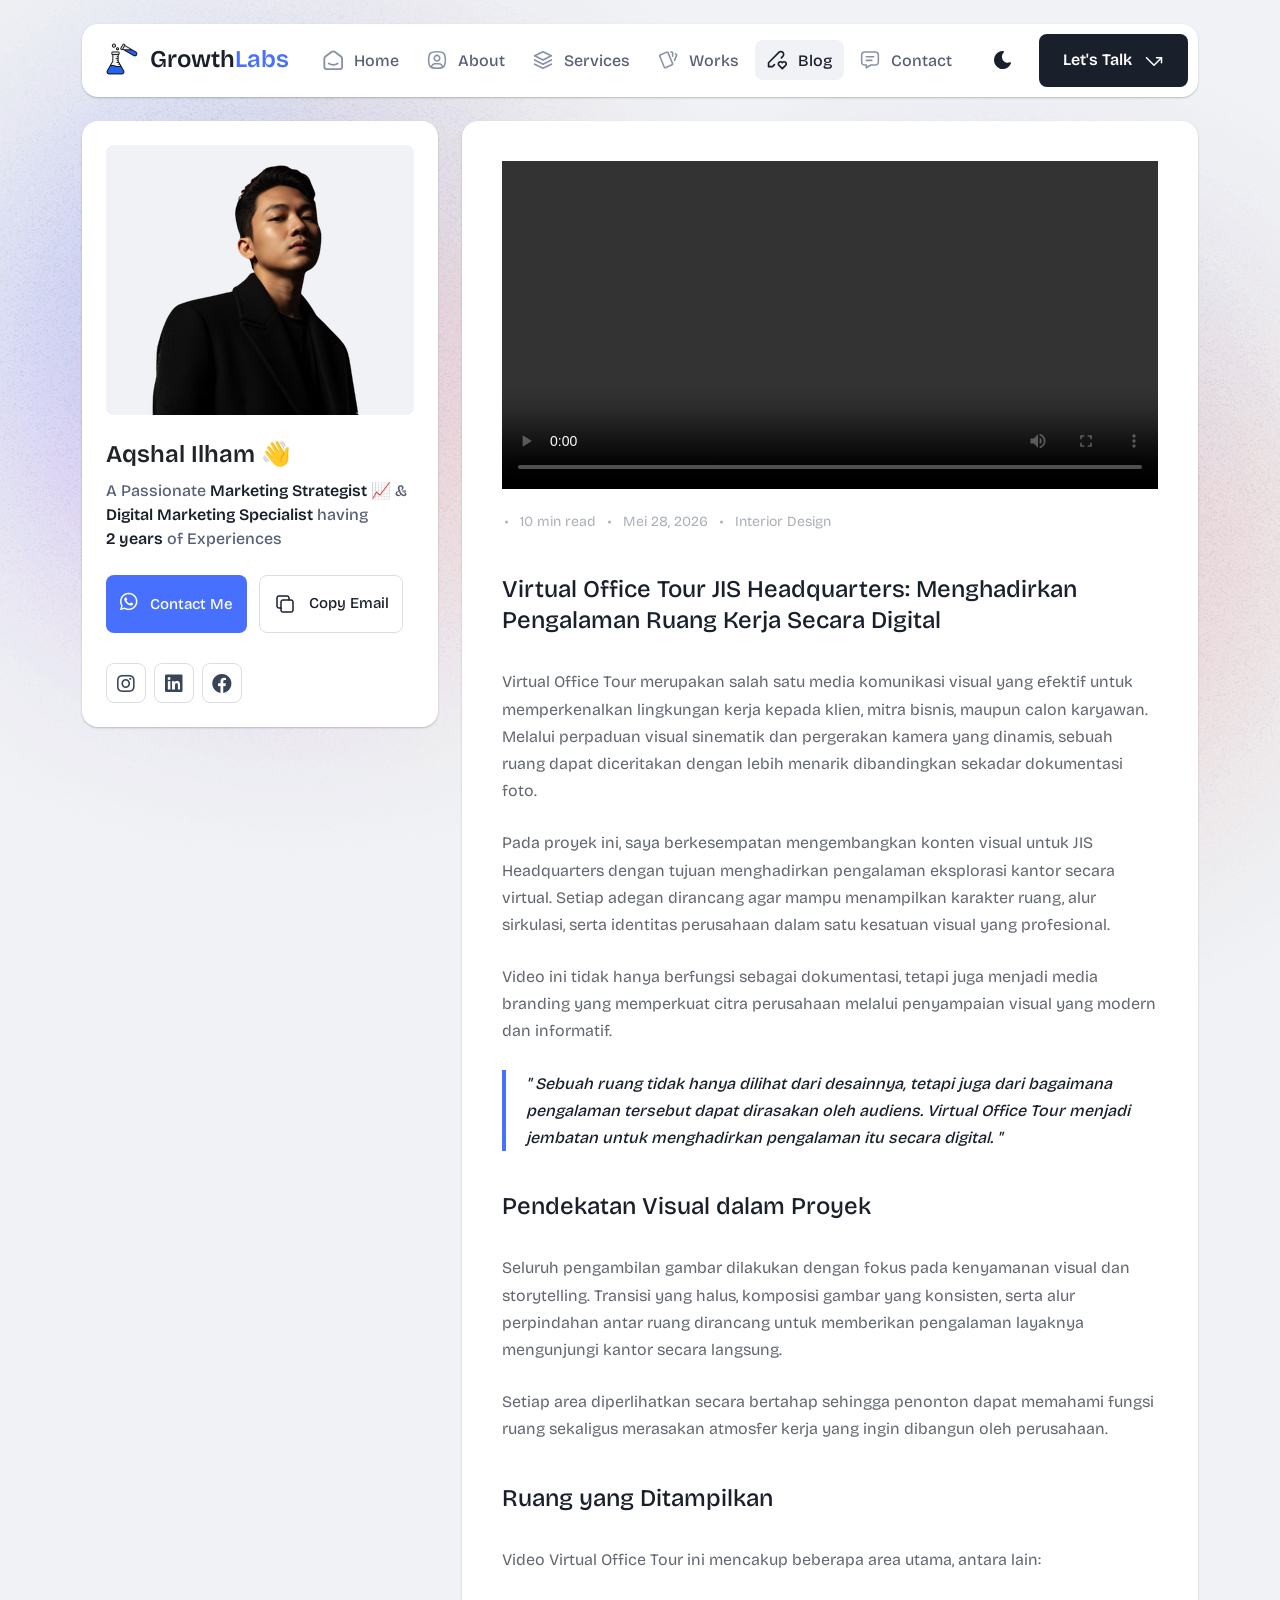
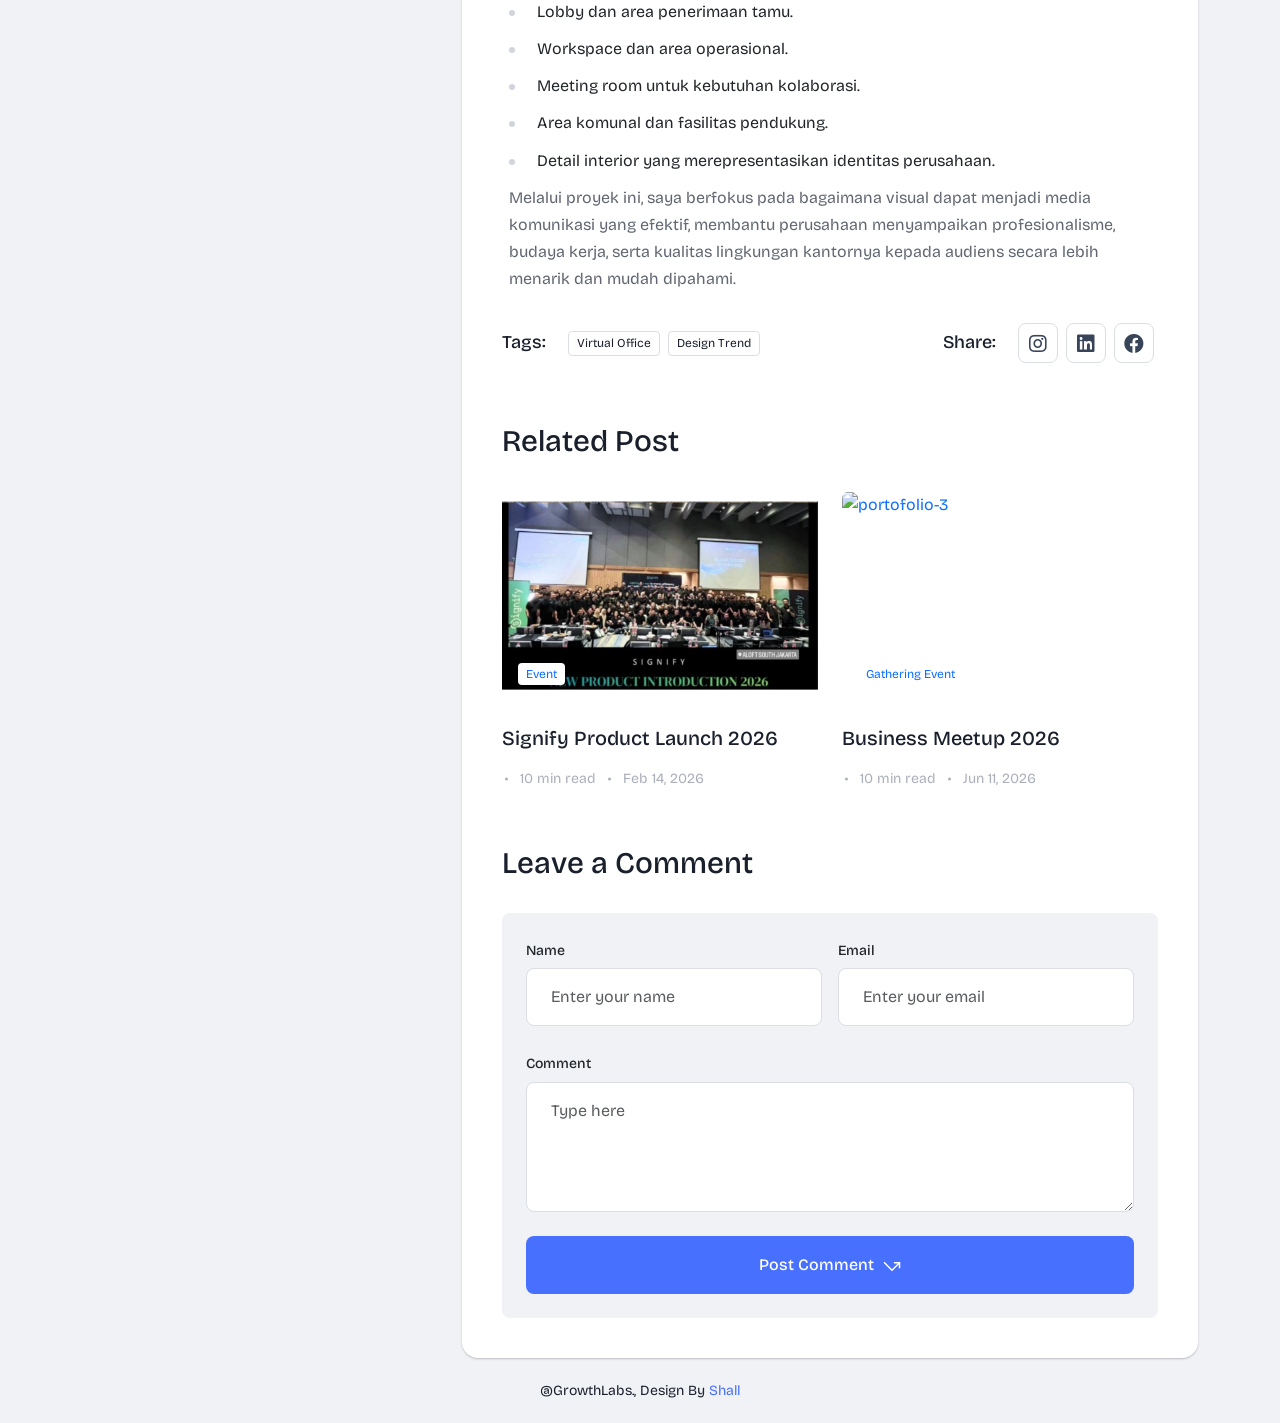
==== article.html @ ff4ebf5e "First Commit First date: 02-07-2026" ====
<!DOCTYPE html>
<html lang="en">

<head>
  <meta charset="UTF-8">
  <meta http-equiv="X-UA-Compatible" content="IE=edge">
  <title>GrowthLabs - Personal Portfolio</title>
  <meta name="description" content="GrowthLabs - Personal Portfolio">
  <meta name="viewport" content="width=device-width, initial-scale=1">

  <link rel="shortcut icon" type="image/x-icon" href="assets/img/experiment-1.svg">
  <!-- Place favicon.ico in the root directory -->

  <!-- CSS here -->
  <link rel="stylesheet" href="assets/css/bootstrap.min.css">
  <link rel="stylesheet" href="assets/fontawsome/css/all.min.css">
  <link rel="stylesheet" href="assets/fontawsome/css/fontawesome.min.css">
  <link rel="stylesheet" href="assets/css/slick.css">
  <link rel="stylesheet" href="assets/css/magnific-popup.css">
  <link rel="stylesheet" href="assets/css/style.css">
  <link rel="stylesheet" href="assets/css/responsive.css">
</head>

<body>
  <div id="page-content">
    <!-- header part start -->
    <header class="header-area">
      <nav class="navbar">
        <div class="container">
          <div class="menu-container">
            <div class="logo">
              <a class="navbar-brand me-0" href="index.html">
                <img src="assets/img/experiment-1.svg" alt="GrowthLabs" width="32" height="32" class="logo-icon" />
                <span>Growth<span class="primary">Labs</span></span>
              </a>
            </div>
            <div class="navbar-main d-flex flex-grow-1">
              <div class="logo inner-logo d-block d-xl-none">
                <a class="navbar-brand me-0" href="index.html">
                  <img src="assets/img/experiment-1.svg" alt="GrowthLabs" width="32" height="32" class="logo-icon" />
                  <span>Growth<span class="primary">Labs</span></span>
                </a>
              </div>
              <ul class="navbar-info mx-auto">
                <li class="nav-item">
                  <a class="nav-link" aria-current="page" href="index.html">
                    <svg class="nav-icon" viewBox="0 0 15 15" fill="none" xmlns="http://www.w3.org/2000/svg">
                      <path
                        d="M13.475 4.92481L9.03083 1.46814C8.64082 1.16473 8.1608 1 7.66667 1C7.17254 1 6.69251 1.16473 6.3025 1.46814L1.8575 4.92481C1.59037 5.13254 1.37424 5.39858 1.22563 5.7026C1.07701 6.00662 0.99984 6.34058 1 6.67897V12.679C1 13.121 1.17559 13.5449 1.48816 13.8575C1.80072 14.17 2.22464 14.3456 2.66667 14.3456H12.6667C13.1087 14.3456 13.5326 14.17 13.8452 13.8575C14.1577 13.5449 14.3333 13.121 14.3333 12.679V6.67897C14.3333 5.99314 14.0167 5.34564 13.475 4.92481Z"
                        stroke-width="1.4" stroke-linecap="round" stroke-linejoin="round" />
                      <path d="M10.9753 10.1665C9.13359 11.2773 6.14859 11.2773 4.30859 10.1665" stroke-width="1.4"
                        stroke-linecap="round" stroke-linejoin="round" />
                    </svg>

                    <span>Home</span>
                  </a>
                </li>
                <li class="nav-item">
                  <a class="nav-link" href="about.html">
                    <svg class="nav-icon" viewBox="0 0 18 18" fill="none" xmlns="http://www.w3.org/2000/svg">
                      <path
                        d="M9 9.8335C9.66304 9.8335 10.2989 9.5701 10.7678 9.10126C11.2366 8.63242 11.5 7.99654 11.5 7.3335C11.5 6.67045 11.2366 6.03457 10.7678 5.56573C10.2989 5.09689 9.66304 4.8335 9 4.8335C8.33696 4.8335 7.70107 5.09689 7.23223 5.56573C6.76339 6.03457 6.5 6.67045 6.5 7.3335C6.5 7.99654 6.76339 8.63242 7.23223 9.10126C7.70107 9.5701 8.33696 9.8335 9 9.8335Z"
                        stroke-width="1.4" stroke-linecap="round" stroke-linejoin="round" />
                      <path
                        d="M9 1.5C15 1.5 16.5 3 16.5 9C16.5 15 15 16.5 9 16.5C3 16.5 1.5 15 1.5 9C1.5 3 3 1.5 9 1.5Z"
                        stroke-width="1.4" stroke-linecap="round" stroke-linejoin="round" />
                      <path
                        d="M4 15.7085V15.6668C4 14.7828 4.35119 13.9349 4.97631 13.3098C5.60143 12.6847 6.44928 12.3335 7.33333 12.3335H10.6667C11.5507 12.3335 12.3986 12.6847 13.0237 13.3098C13.6488 13.9349 14 14.7828 14 15.6668V15.7085"
                        stroke-width="1.4" stroke-linecap="round" stroke-linejoin="round" />
                    </svg>
                    About
                  </a>
                </li>
                <li class="nav-item">
                  <a class="nav-link" href="services.html">
                    <svg class="nav-icon" viewBox="0 0 16 16" fill="none" xmlns="http://www.w3.org/2000/svg">
                      <path d="M7.99967 1.3335L1.33301 4.66683L7.99967 8.00016L14.6663 4.66683L7.99967 1.3335Z"
                        stroke-width="1.4" stroke-linecap="round" stroke-linejoin="round" />
                      <path d="M1.33301 8L7.99967 11.3333L14.6663 8" stroke-width="1.4" stroke-linecap="round"
                        stroke-linejoin="round" />
                      <path d="M1.33301 11.3335L7.99967 14.6668L14.6663 11.3335" stroke-width="1.4"
                        stroke-linecap="round" stroke-linejoin="round" />
                    </svg>
                    Services
                  </a>
                </li>
                <li class="nav-item">
                  <a class="nav-link" href="portfolio.html">
                    <svg class="nav-icon" viewBox="0 0 18 17" fill="none" xmlns="http://www.w3.org/2000/svg">
                      <path
                        d="M2.00326 3.99733L7.95159 1.40649C8.04974 1.36442 8.15533 1.34243 8.26212 1.34181C8.3689 1.34119 8.47473 1.36196 8.57337 1.40289C8.67201 1.44382 8.76145 1.50408 8.83642 1.58013C8.9114 1.65617 8.97039 1.74646 9.00992 1.84566L13.1133 11.764C13.1985 11.9651 13.2014 12.1917 13.1213 12.3949C13.0412 12.5982 12.8845 12.7618 12.6849 12.8507L6.73742 15.4415C6.63922 15.4837 6.53356 15.5058 6.42668 15.5065C6.3198 15.5072 6.21387 15.4864 6.11514 15.4455C6.0164 15.4046 5.92688 15.3442 5.85184 15.2681C5.7768 15.192 5.71778 15.1016 5.67826 15.0023L1.57492 5.08316C1.48963 4.88204 1.48673 4.65546 1.56684 4.45222C1.64696 4.24898 1.80367 4.08616 2.00326 3.99733Z"
                        stroke-width="1.4" stroke-linecap="round" stroke-linejoin="round" />
                      <path
                        d="M11.5 1.3335H12.3333C12.5543 1.3335 12.7663 1.42129 12.9226 1.57757C13.0789 1.73385 13.1667 1.94582 13.1667 2.16683V5.0835"
                        stroke-width="1.4" stroke-linecap="round" stroke-linejoin="round" />
                      <path
                        d="M15.6663 3C15.8863 3.09333 16.0997 3.18083 16.3063 3.2625C16.5098 3.34882 16.6706 3.51241 16.7534 3.71729C16.8362 3.92217 16.8343 4.15155 16.748 4.355L14.833 8.83334"
                        stroke-width="1.4" stroke-linecap="round" stroke-linejoin="round" />
                    </svg>
                    Works
                  </a>
                </li>
                <li class="nav-item">
                  <a class="nav-link active" href="blog.html">
                    <svg class="nav-icon" viewBox="0 0 17 16" fill="none" xmlns="http://www.w3.org/2000/svg">
                      <path
                        d="M12.1663 6.16676L13.4163 4.91676C13.6352 4.69789 13.8088 4.43805 13.9273 4.15208C14.0457 3.86612 14.1067 3.55962 14.1067 3.25009C14.1067 2.94056 14.0457 2.63406 13.9273 2.3481C13.8088 2.06213 13.6352 1.80229 13.4163 1.58342C13.1975 1.36455 12.9376 1.19094 12.6517 1.07248C12.3657 0.954033 12.0592 0.893066 11.7497 0.893066C11.4401 0.893066 11.1336 0.954033 10.8477 1.07248C10.5617 1.19094 10.3019 1.36455 10.083 1.58342L1.33301 10.3334V13.6668H4.66634L6.33301 12.0001"
                        stroke-width="1.4" stroke-linecap="round" stroke-linejoin="round" />
                      <path
                        d="M13.0004 15.3335L15.7921 12.5968C15.9633 12.4307 16.0995 12.232 16.1926 12.0124C16.2857 11.7927 16.3339 11.5567 16.3343 11.3181C16.3347 11.0796 16.2873 10.8434 16.1948 10.6235C16.1024 10.4035 15.9669 10.2044 15.7963 10.0377C15.448 9.69712 14.9806 9.50602 14.4935 9.50509C14.0065 9.50415 13.5383 9.69346 13.1888 10.0327L13.0021 10.216L12.8163 10.0327C12.4681 9.69237 12.0008 9.50143 11.5139 9.50049C11.0271 9.49956 10.5591 9.68871 10.2096 10.0277C10.0383 10.1937 9.9021 10.3924 9.80891 10.612C9.71572 10.8316 9.66746 11.0677 9.667 11.3062C9.66653 11.5447 9.71386 11.781 9.80619 12.0009C9.89853 12.2209 10.034 12.4201 10.2046 12.5868L13.0004 15.3335Z"
                        stroke-width="1.4" stroke-linecap="round" stroke-linejoin="round" />
                    </svg>
                    Blog
                  </a>
                </li>
                <li class="nav-item">
                  <a class="nav-link" href="contact.html">
                    <svg class="nav-icon" viewBox="0 0 18 17" fill="none" xmlns="http://www.w3.org/2000/svg">
                      <path d="M5.66699 5.5H12.3337" stroke-width="1.4" stroke-linecap="round"
                        stroke-linejoin="round" />
                      <path d="M5.66699 8.8335H10.667" stroke-width="1.4" stroke-linecap="round"
                        stroke-linejoin="round" />
                      <path
                        d="M14 1.3335C14.663 1.3335 15.2989 1.59689 15.7678 2.06573C16.2366 2.53457 16.5 3.17045 16.5 3.8335V10.5002C16.5 11.1632 16.2366 11.7991 15.7678 12.2679C15.2989 12.7368 14.663 13.0002 14 13.0002H9.83333L5.66667 15.5002V13.0002H4C3.33696 13.0002 2.70107 12.7368 2.23223 12.2679C1.76339 11.7991 1.5 11.1632 1.5 10.5002V3.8335C1.5 3.17045 1.76339 2.53457 2.23223 2.06573C2.70107 1.59689 3.33696 1.3335 4 1.3335H14Z"
                        stroke-width="1.4" stroke-linecap="round" stroke-linejoin="round" />
                    </svg>
                    Contact
                  </a>
                </li>
              </ul>
              <div class="header-right-info d-flex align-items-center">
                <button class="theme-control-btn">
                  <span class="dark">
                    <svg width="24" height="24" viewBox="0 0 24 24" fill="none" xmlns="http://www.w3.org/2000/svg">
                      <path
                        d="M11.8005 3C10.207 3.0003 8.64356 3.44286 7.27683 4.28049C5.91011 5.11811 4.79139 6.31937 4.04002 7.75612C3.28865 9.19288 2.93281 10.8112 3.01046 12.4386C3.08811 14.0659 3.59633 15.6411 4.48091 16.9963C5.3655 18.3514 6.59326 19.4356 8.03324 20.1333C9.47322 20.8309 11.0714 21.1157 12.6573 20.9574C14.2432 20.7991 15.7573 20.2036 17.0381 19.2344C18.319 18.2652 19.3185 16.9587 19.9301 15.4542C20.2302 14.7162 19.5111 13.9746 18.7875 14.2752C17.5475 14.7888 16.1706 14.8418 14.8963 14.425C13.622 14.0082 12.5308 13.1479 11.8126 11.9937C11.0943 10.8396 10.7943 9.4645 10.9648 8.10764C11.1353 6.75077 11.7655 5.49792 12.7458 4.5669L12.8136 4.4949C13.2986 3.9279 12.913 3.0072 12.1464 3.0072H11.9122L11.8524 3.0018L11.7996 3H11.8005Z"
                        fill="#1A1F2C" />
                    </svg>
                    <small class="theme-text d-block d-xl-none">Change appearance</small>
                  </span>
                  <span class="light">
                    <svg width="24" height="24" viewBox="0 0 24 24" fill="none" xmlns="http://www.w3.org/2000/svg">
                      <path
                        d="M12 19C12.2449 19 12.4813 19.09 12.6644 19.2527C12.8474 19.4155 12.9643 19.6397 12.993 19.883L13 20V21C12.9997 21.2549 12.9021 21.5 12.7272 21.6854C12.5522 21.8707 12.313 21.9822 12.0586 21.9972C11.8042 22.0121 11.5536 21.9293 11.3582 21.7657C11.1627 21.6021 11.0371 21.3701 11.007 21.117L11 21V20C11 19.7348 11.1054 19.4804 11.2929 19.2929C11.4804 19.1054 11.7348 19 12 19Z"
                        fill="#FD7E41" />
                      <path
                        d="M18.3127 16.9099L18.4067 16.9929L19.1067 17.6929C19.2861 17.8729 19.3902 18.1144 19.398 18.3683C19.4057 18.6223 19.3165 18.8697 19.1485 19.0602C18.9804 19.2508 18.7462 19.3702 18.4933 19.3943C18.2403 19.4184 17.9877 19.3454 17.7867 19.1899L17.6927 19.1069L16.9927 18.4069C16.8202 18.2347 16.7165 18.0053 16.7012 17.7619C16.6859 17.5186 16.76 17.278 16.9097 17.0855C17.0593 16.893 17.2741 16.7618 17.5137 16.7166C17.7533 16.6713 18.0012 16.7152 18.2107 16.8399L18.3127 16.9099Z"
                        fill="#FD7E41" />
                      <path
                        d="M7.00747 16.993C7.17965 17.1652 7.28308 17.3943 7.29836 17.6373C7.31364 17.8803 7.23972 18.1206 7.09047 18.313L7.00747 18.407L6.30747 19.107C6.12751 19.2863 5.88604 19.3905 5.63209 19.3982C5.37814 19.406 5.13076 19.3168 4.94019 19.1487C4.74963 18.9807 4.63017 18.7464 4.60607 18.4935C4.58198 18.2406 4.65506 17.988 4.81047 17.787L4.89347 17.693L5.59347 16.993C5.781 16.8055 6.03531 16.7002 6.30047 16.7002C6.56563 16.7002 6.81994 16.8055 7.00747 16.993Z"
                        fill="#FD7E41" />
                      <path
                        d="M3.99987 11C4.25475 11.0003 4.4999 11.0979 4.68524 11.2728C4.87057 11.4478 4.9821 11.687 4.99704 11.9414C5.01198 12.1958 4.92919 12.4464 4.7656 12.6418C4.60201 12.8373 4.36996 12.9629 4.11687 12.993L3.99987 13H2.99987C2.74499 12.9997 2.49984 12.9021 2.3145 12.7272C2.12916 12.5522 2.01763 12.313 2.0027 12.0586C1.98776 11.8042 2.07054 11.5536 2.23413 11.3582C2.39772 11.1627 2.62977 11.0371 2.88287 11.007L2.99987 11H3.99987Z"
                        fill="#FD7E41" />
                      <path
                        d="M20.9999 11C21.2547 11.0003 21.4999 11.0979 21.6852 11.2728C21.8706 11.4478 21.9821 11.687 21.997 11.9414C22.012 12.1958 21.9292 12.4464 21.7656 12.6418C21.602 12.8373 21.37 12.9629 21.1169 12.993L20.9999 13H19.9999C19.745 12.9997 19.4998 12.9021 19.3145 12.7272C19.1292 12.5522 19.0176 12.313 19.0027 12.0586C18.9878 11.8042 19.0705 11.5536 19.2341 11.3582C19.3977 11.1627 19.6298 11.0371 19.8829 11.007L19.9999 11H20.9999Z"
                        fill="#FD7E41" />
                      <path
                        d="M6.21264 4.80985L6.30664 4.89285L7.00664 5.59285C7.18599 5.77281 7.29011 6.01429 7.29787 6.26824C7.30562 6.52219 7.21642 6.76957 7.04839 6.96013C6.88036 7.1507 6.64609 7.27016 6.39316 7.29425C6.14024 7.31834 5.88763 7.24526 5.68664 7.08985L5.59264 7.00685L4.89264 6.30685C4.72073 6.13453 4.61757 5.90543 4.6025 5.66248C4.58744 5.41954 4.6615 5.17945 4.8108 4.98721C4.9601 4.79497 5.1744 4.66378 5.41351 4.61824C5.65262 4.57271 5.90013 4.61594 6.10964 4.73985L6.21264 4.80985Z"
                        fill="#FD7E41" />
                      <path
                        d="M19.1071 4.89288C19.2793 5.06508 19.3827 5.29418 19.398 5.5372C19.4132 5.78023 19.3393 6.02048 19.1901 6.21288L19.1071 6.30688L18.4071 7.00688C18.2271 7.18623 17.9856 7.29036 17.7317 7.29811C17.4777 7.30587 17.2304 7.21667 17.0398 7.04864C16.8492 6.8806 16.7298 6.64633 16.7057 6.39341C16.6816 6.14049 16.7547 5.88788 16.9101 5.68688L16.9931 5.59288L17.6931 4.89288C17.8806 4.70541 18.1349 4.6001 18.4001 4.6001C18.6652 4.6001 18.9196 4.70541 19.1071 4.89288Z"
                        fill="#FD7E41" />
                      <path
                        d="M12 2C12.2449 2.00003 12.4813 2.08996 12.6644 2.25272C12.8474 2.41547 12.9643 2.63975 12.993 2.883L13 3V4C12.9997 4.25488 12.9021 4.50003 12.7272 4.68537C12.5522 4.8707 12.313 4.98223 12.0586 4.99717C11.8042 5.01211 11.5536 4.92933 11.3582 4.76573C11.1627 4.60214 11.0371 4.3701 11.007 4.117L11 4V3C11 2.73478 11.1054 2.48043 11.2929 2.29289C11.4804 2.10536 11.7348 2 12 2Z"
                        fill="#FD7E41" />
                      <path
                        d="M12 7C12.9797 6.99994 13.9378 7.28769 14.7553 7.8275C15.5729 8.36731 16.2138 9.1354 16.5986 10.0364C16.9833 10.9373 17.0949 11.9315 16.9195 12.8953C16.7441 13.8592 16.2893 14.7502 15.6118 15.4579C14.9343 16.1655 14.0638 16.6585 13.1085 16.8756C12.1532 17.0928 11.1552 17.0245 10.2383 16.6793C9.3215 16.334 8.52629 15.7271 7.95146 14.9338C7.37663 14.1405 7.04752 13.1958 7.005 12.217L7 12L7.005 11.783C7.06092 10.4958 7.61161 9.27978 8.54222 8.38866C9.47284 7.49754 10.7115 7.00007 12 7Z"
                        fill="#FD7E41" />
                    </svg>
                    <small class="theme-text d-block d-xl-none">Change appearance</small>
                  </span>
                </button>
                <a href="contact.html" class="lets-talk-btn">
                  Let's Talk
                  <svg class="icon" width="20" height="20" viewBox="0 0 20 20" fill="none"
                    xmlns="http://www.w3.org/2000/svg">
                    <path d="M17.5 11.6665V6.6665H12.5" stroke="white" stroke-width="1.5" stroke-linecap="round"
                      stroke-linejoin="round" />
                    <path d="M17.5 6.6665L10 14.1665L2.5 6.6665" stroke="white" stroke-width="1.5"
                      stroke-linecap="round" stroke-linejoin="round" />
                  </svg>
                </a>
              </div>
            </div>
            <div class="mobile-menu-overlay d-block d-lg-none"></div>
            <div class="mobile-menu-control-bar d-block d-xl-none">
              <button class="mobile-menu-control-bar">
                <i class="fas fa-bars"></i>
              </button>
            </div>
          </div>
        </div>
      </nav>
    </header>
    <!-- header part end -->

    <!-- main area part start -->
    <main>

      <section class="content-box-area mt-4">
        <div class="container">
          <div class="row g-4">
            <div class="col-xl-4">
              <div class="card profile-card">
                <div class="card-body">
                  <div class="image text-center">
                    <img src="assets/img/images/profile.png" alt="profile">
                  </div>
                  <div class="text">
                    <h3 class="card-title">Aqshal Ilham 👋</h3>
                    <p>A Passionate <span>Marketing Strategist</span> 📈 & <span>Digital Marketing Specialist</span> having
                      <span>2
                        years</span> of Experiences</p>
                    <div class="common-button-groups">
                      <a class="btn btn-text" href="https://wa.me/6285731667037" target="_blank">
                        <i class="fab fa-whatsapp" style="font-size: 20px; margin-right: 8px;"></i>
                        Contact Me
                      </a>
                      <button class="btn btn-copy" data-clipboard-text="hi.aqshal@gmail.com">
                        <svg class="icon" width="24" height="24" viewBox="0 0 24 24" fill="none"
                          xmlns="http://www.w3.org/2000/svg">
                          <path
                            d="M8 10C8 9.46957 8.21071 8.96086 8.58579 8.58579C8.96086 8.21071 9.46957 8 10 8H18C18.5304 8 19.0391 8.21071 19.4142 8.58579C19.7893 8.96086 20 9.46957 20 10V18C20 18.5304 19.7893 19.0391 19.4142 19.4142C19.0391 19.7893 18.5304 20 18 20H10C9.46957 20 8.96086 19.7893 8.58579 19.4142C8.21071 19.0391 8 18.5304 8 18V10Z"
                            stroke-width="1.5" stroke-linecap="round" stroke-linejoin="round" />
                          <path
                            d="M16 8V6C16 5.46957 15.7893 4.96086 15.4142 4.58579C15.0391 4.21071 14.5304 4 14 4H6C5.46957 4 4.96086 4.21071 4.58579 4.58579C4.21071 4.96086 4 5.46957 4 6V14C4 14.5304 4.21071 15.0391 4.58579 15.4142C4.96086 15.7893 5.46957 16 6 16H8"
                            stroke-width="1.5" stroke-linecap="round" stroke-linejoin="round" />
                        </svg>
                        Copy Email
                      </button>
                    </div>
                    <div class="social-media-icon">
                      <ul class="list-unstyled">
                        <li><a href="https://www.instagram.com/aqshal.if?igsh=MXhjdWF3YW5qeHcxaQ=="><i class="fab fa-instagram"></i></a></li>
                        <li><a href="https://www.linkedin.com/in/aqshal-ilham/"><i class="fab fa-linkedin"></i></a></li>
                        <li><a href="https://www.facebook.com/aqshal.ilham.984/"><i class="fab fa-facebook"></i></a></li>
                      </ul>
                    </div>
                  </div>
                </div>
              </div>
            </div>
            <div class="col-xl-8">
              <div class="card content-box-card">
                <div class="card-body portfolio-card article-details-card">
                  <div class="article-details-area">
                    <div class="main-video">
                      <video 
                        class="img-fluid w-100"
                        controls
                        autoplay
                        loop
                        playsinline>
                        <source src="assets/video/video1.mp4" type="video/mp4">
                      </video>
                    </div>
                    <ul class="list-unstyled article-tags">
                      <li>10 min read</li>
                      <li>Mei 28, 2026</li>
                      <li>Interior Design</li>
                    </ul>
                    <div class="article-details-text">
                      <h3 class="main-title">Virtual Office Tour JIS Headquarters: Menghadirkan Pengalaman Ruang Kerja Secara Digital</h3>
                      <p>Virtual Office Tour merupakan salah satu media komunikasi visual yang efektif untuk memperkenalkan lingkungan kerja kepada klien, mitra bisnis, maupun calon karyawan. Melalui perpaduan visual sinematik dan pergerakan kamera yang dinamis, sebuah ruang dapat diceritakan dengan lebih menarik dibandingkan sekadar dokumentasi foto.
                      </p>
                      <p>Pada proyek ini, saya berkesempatan mengembangkan konten visual untuk JIS Headquarters dengan tujuan menghadirkan pengalaman eksplorasi kantor secara virtual. Setiap adegan dirancang agar mampu menampilkan karakter ruang, alur sirkulasi, serta identitas perusahaan dalam satu kesatuan visual yang profesional.
                      </p>
                      <p>Video ini tidak hanya berfungsi sebagai dokumentasi, tetapi juga menjadi media branding yang memperkuat citra perusahaan melalui penyampaian visual yang modern dan informatif.
                      </p>
                      <blockquote>
                        <p>
                          " Sebuah ruang tidak hanya dilihat dari desainnya, tetapi juga dari bagaimana pengalaman tersebut dapat dirasakan oleh audiens. Virtual Office Tour menjadi jembatan untuk menghadirkan pengalaman itu secara digital. "
                        </p>
                      </blockquote>
                      <h3 class="main-title inner-title">Pendekatan Visual dalam Proyek</h3>
                      <p>Seluruh pengambilan gambar dilakukan dengan fokus pada kenyamanan visual dan storytelling. Transisi yang halus, komposisi gambar yang konsisten, serta alur perpindahan antar ruang dirancang untuk memberikan pengalaman layaknya mengunjungi kantor secara langsung.
                      </p>
                      <p>Setiap area diperlihatkan secara bertahap sehingga penonton dapat memahami fungsi ruang sekaligus merasakan atmosfer kerja yang ingin dibangun oleh perusahaan.                        
                      </p>
                      <h3 class="main-title inner-title">Ruang yang Ditampilkan</h3>
                      <p>Video Virtual Office Tour ini mencakup beberapa area utama, antara lain:</p>
                      <ul class="list-unstyled listed-info">
                        <li>Lobby dan area penerimaan tamu.</li>
                        <li>Workspace dan area operasional.
                        </li>
                        <li>Meeting room untuk kebutuhan kolaborasi.
                        </li>
                        <li>Area komunal dan fasilitas pendukung.</li>
                        <li>Detail interior yang merepresentasikan identitas perusahaan.</li>
                        <p>Melalui proyek ini, saya berfokus pada bagaimana visual dapat menjadi media komunikasi yang efektif, membantu perusahaan menyampaikan profesionalisme, budaya kerja, serta kualitas lingkungan kantornya kepada audiens secara lebih menarik dan mudah dipahami.</p>
                      </ul>
                      <div class="tags-and-share">
                        <div class="tags">
                          <h3 class="title">Tags:</h3>
                          <ul class="list-unstyled">
                            <li><a href="#">Virtual Office</a></li>
                            <li><a href="#">Design Trend</a></li>
                          </ul>
                        </div>
                        <div class="share">
                          <h3 class="title">Share:</h3>
                          <div class="social-media-icon mt-0">
                            <ul class="list-unstyled">
                              <li><a href="https://www.instagram.com/aqshal.if?igsh=MXhjdWF3YW5qeHcxaQ=="><i class="fab fa-instagram"></i></a></li>
                              <li><a href="https://www.linkedin.com/in/aqshal-ilham/"><i class="fab fa-linkedin"></i></a></li>
                              <li><a href="https://www.facebook.com/aqshal.ilham.984/"><i class="fab fa-facebook"></i></a></li> 
                            </ul>
                          </div>
                        </div>
                      </div>
                      <div class="related-post">
                        <h2 class="main-common-title">Related Post
                        </h2>
                        <div class="row g-4">
                          <div class="col-md-6">
                            <div class="article-publications-item">
                              <div class="image">
                                <a href="article-4.html" class="d-block w-100">
                                  <img src="assets/img/blog/blog-img-4.png" alt="blog-img-1" class="img-fluid w-100">
                                </a>
                                <a href="article-4.html" class="tags">Event</a>
                              </div>
                              <div class="text">
                                <a href="article-4.html" class="title">Signify Product Launch 2026</a>
                                <ul class="list-unstyled">
                                  <li>10 min read</li>
                                  <li>Feb 14, 2026</li>
                                </ul>
                              </div>
                            </div>
                          </div>
                          <div class="col-md-6">
                            <div class="article-publications-item">
                              <div class="image">
                                <a href="article-3.html" class="d-block w-100">
                                  <img src="assets/img/blog/porto3b.png" alt="portofolio-3" class="img-fluid w-100">
                                </a>
                                <a href="article-3.html" class="tags">Gathering Event</a>
                              </div>
                              <div class="text">
                                <a href="article-3.html" class="title">Business Meetup 2026</a>
                                <ul class="list-unstyled">
                                  <li>10 min read</li>
                                  <li>Jun 11, 2026</li>
                                </ul>
                              </div>
                            </div>
                          </div>
                        </div>
                      </div>
                      <div class="leave-comments-area">
                        <h2 class="main-common-title">Leave a Comment
                        </h2>
                        <div class="comments-box">
                          <div class="row gx-3">
                            <div class="col-md-6">
                              <div class="mb-4">
                                <label class="form-label">Name</label>
                                <input type="text" class="form-control shadow-none" placeholder="Enter your name">
                              </div>
                            </div>
                            <div class="col-md-6">
                              <div class="mb-4">
                                <label class="form-label">Email</label>
                                <input type="text" class="form-control shadow-none" placeholder="Enter your email">
                              </div>
                            </div>
                            <div class="col-md-12">
                              <div class="mb-4">
                                <label class="form-label">Comment</label>
                                <textarea class="form-control shadow-none" rows="4"
                                  placeholder="Type here"></textarea>
                              </div>
                            </div>
                            <div class="col-md-12">
                              <button class="submit-btn" type="submit">
                                Post Comment
                                <svg class="icon" width="20" height="20" viewBox="0 0 20 20" fill="none"
                                  xmlns="http://www.w3.org/2000/svg">
                                  <path d="M17.5 11.6665V6.6665H12.5" stroke="white" stroke-width="1.5"
                                    stroke-linecap="round" stroke-linejoin="round"></path>
                                  <path d="M17.5 6.6665L10 14.1665L2.5 6.6665" stroke="white" stroke-width="1.5"
                                    stroke-linecap="round" stroke-linejoin="round"></path>
                                </svg>
                              </button>
                            </div>
                          </div>
                        </div>
                      </div>
                    </div>
                  </div>
                </div>
              </div>
            </div>
          </div>
        </div>
      </section>

      <!-- background shape area start -->
      <div class="background-shapes">
        <div class="shape-1 common-shape">
          <img src="assets/img/bg/banner-shape-1.png" alt="banner-shape-1">
        </div>
        <div class="shape-2 common-shape">
          <img src="assets/img/bg/banner-shape-1.png" alt="banner-shape-1">
        </div>
        <div class="threed-shape-1 move-with-cursor" data-value="1">
          <img src="assets/img/bg/object-3d-1.png" alt="object-3d-1">
        </div>
        <div class="threed-shape-2 move-with-cursor" data-value="1">
          <img src="assets/img/bg/object-3d-2.png" alt="object-3d-2">
        </div>
      </div>
      <!-- background shape area end -->
    </main>
    <!-- main area part end -->

    <!-- footer part start -->
    <footer class="footer-area">
      <div class="container">
        <div class="text text-center">
          <p>@GrowthLabs., Design By <a href="#">Shall</a></p>
        </div>
      </div>
    </footer>
    <!-- footer part end -->
  </div>

  <!-- JS here -->
  <script src="assets/js/vendor/jquery-3.6.0.min.js"></script>
  <script src="assets/js/bootstrap.bundle.min.js"></script>
  <script src="assets/js/jquery.magnific-popup.min.js"></script>
  <script src="assets/js/ajax-form.js"></script>
  <script src="assets/js/clipboard.min.js"></script>
  <script src="assets/js/slick.min.js"></script>
  <script src="assets/js/script.js"></script>
</body>


</html>
---- assets/css/style.css ----
/*
  Theme Name: Bentofolio - Bootstrap Personal Portfolio Template
  Support: marveltheme@gmail.com
  Description: Bentofolio - Bootstrap Personal Portfolio Template
  Version: 1.0
*/

/* CSS Index
============================
01. Variable CSS
02. Common CSS
03. Header
04. Home
05. About
06. Services
07. Portfolio
08. Blog
09. Contact
10. Footer
11. Theme Control
============================
*/

/*=============================
	1. Google Fonts
===============================*/
@import url('https://fonts.googleapis.com/css2?family=Bricolage+Grotesque:opsz,wght@12..96,300;12..96,400;12..96,500;12..96,600;12..96,700&display=swap');

/*=============================
	01. Variable CSS start
===============================*/

:root {
	--font-family: "Bricolage Grotesque", sans-serif;
	--primary: #4770FF;
	--black: #1A1F2C;
	--light-black: #576076;
	--white: #ffffff;
	--dark-theme-bg: #000;
	--dark-theme-black: #0E1018;
	--dark-theme-white: #f0f2f5;
	--dark-theme-light-white: rgba(240, 242, 245, 0.7);
	--paragraph: #616670;
	--background: #F0F2F5;
	--font-size: 16px;
	--font-weight: 400;
	--line-height: 1.6em;
	--transision: all 0.1s ease-out 0s;
	--border: #DBDFE5;
}

/*=============================
	02. Common CSS start
===============================*/

* {
	margin: 0;
	padding: 0;
	outline: none;
	box-sizing: border-box;
}

body {
	font-family: var(--font-family);
	font-weight: var(--font-weight);
	font-size: var(--font-size);
	line-height: var(--line-height);
	color: var(--black);
	overflow-x: hidden;
	background-color: var(--background);
	padding: 24px 0 24px 0;
	min-height: 100vh;
}

h1,
h2,
h3,
h4,
h5,
h6 {
	margin: 0;
	padding: 0;
}

a,
span,
small {
	display: inline-block;
}

a,
button {
	-webkit-transition: all 0.1s ease-out 0s;
	-moz-transition: all 0.1s ease-out 0s;
	-ms-transition: all 0.1s ease-out 0s;
	-o-transition: all 0.1s ease-out 0s;
	transition: all 0.1s ease-out 0s;
	text-decoration: none;
}

a:focus,
.btn:focus,
button:focus {
	text-decoration: none;
	outline: none;
	box-shadow: none;
}


ul,
ol {
	margin: 0;
	padding: 0;
}

p {
	font-size: var(--font-size);
	font-weight: var(--font-weight);
	line-height: var(--line-height);
	color: var(--paragraph);
	margin: 0;
	padding: 0;
}

.uppercase {
	text-transform: uppercase;
}

.capitalize {
	text-transform: capitalize;
}

*::-moz-selection {
	background: var(--primary);
	color: var(--white);
	text-shadow: none;
}

::-moz-selection {
	background: var(--primary);
	color: var(--white);
	text-shadow: none;
}

::selection {
	background: var(--primary);
	color: var(--white);
	text-shadow: none;
}

.mt-24 {
	margin-top: 24px;
}

.mb-24 {
	margin-bottom: 24px;
}

#page-content {
	display: none;
}

/* background shapes start */
.background-shapes .shape-1 {
	position: fixed;
	top: -20%;
	left: -20%;
	z-index: -1;
}

.background-shapes .shape-2 {
	position: fixed;
	bottom: -20%;
	right: -20%;
	z-index: -1;
}

.background-shapes .common-shape {
	animation: rotateAnimation 60s infinite linear;
}

@keyframes rotateAnimation {
	from {
		transform: rotate(0deg);
	}

	to {
		transform: rotate(360deg);
		/* Rotates the element 360 degrees */
	}
}

.background-shapes .threed-shape-1 {
	position: fixed;
	top: 20%;
	left: 10%;
	z-index: -1;
}

.background-shapes .threed-shape-2 {
	position: fixed;
	bottom: 20%;
	right: 9%;
	z-index: -1;
}

/* card title start */
.card-title {
	font-size: 24px;
	font-weight: 600;
	line-height: 1.333em;
	display: flex;
	align-items: center;
	justify-content: space-between;
	gap: 24px;
}

.card-title .link-btn {
	font-size: 16px;
	font-weight: 400;
	color: var(--primary);
	line-height: 1.5em;
	border-bottom: 1px solid var(--border);
}

.card-title .link-btn:hover {
	border-color: var(--primary);
}

.card-title .link-btn .icon {
	stroke: var(--primary);
}

/*=============================
	03. Header CSS Start
===============================*/

.header-area {
	width: 100%;
	z-index: 99;
	position: sticky;
	top: 0;
}

.header-area .menu-container {
	background-color: var(--white);
	box-shadow: 0 1px 2px 0 rgba(26, 31, 44, 0.25);
	border-radius: 16px;
	padding: 10px 10px 10px 24px;
	display: flex;
	width: 100%;
	align-items: center;
	gap: 15px;
}

.header-area .container .navbar-main {
	display: inline-flex;
	gap: 12px;
	align-items: center;
}

.header-area .container .navbar-brand {
	display: inline-flex;
	gap: 12px;
	align-items: center;
}

.header-area .container .navbar-brand .logo-icon {
	fill: var(--black);
}

.header-area .container .navbar-brand span {
	font-size: 24px;
	font-weight: 600;
	line-height: 1em;
	color: var(--black);
}

.header-area .container .navbar-brand span.primary {
	color: var(--primary);
}

.header-area .navbar {
	padding: 0;
}

.header-area .navbar-expand-lg .navbar-info {
	display: block !important;
}

.header-area .navbar-expand-lg .navbar-info .nav-link {
	padding: 0;
}

.header-area .navbar-info .nav-item {
	position: relative;
	display: inline-block;
}

.header-area .navbar-info .nav-link {
	color: var(--light-black);
	font-size: 16px;
	font-weight: 500;
	line-height: 120%;
	display: flex;
	align-items: center;
	padding: 10px 12px !important;
	border-radius: 8px;
}

.header-area .navbar-info .nav-link .nav-icon {
	stroke: #8991A7;
	width: 20px;
	height: 20px;
	margin-right: 11px;
	transition: var(--transision);
}

.header-area .navbar-info .nav-link.active {
	color: var(--black);
	background-color: var(--background);
}

.header-area .navbar-info .nav-link.active .nav-icon {
	stroke: var(--black);
}

.header-area .navbar-info .nav-item:hover .nav-link {
	background-color: var(--background);
}

.header-area .navbar-info .nav-item:hover .nav-link .nav-icon {
	stroke: var(--black);
}

.header-area .header-right-info .theme-control-btn {
	background-color: transparent;
	border: 0;
}

.header-area .header-right-info .theme-control-btn span {
	width: 40px;
	height: 40px;
	border-radius: 5px;
	background-color: transparent;
	display: flex;
	justify-content: center;
	align-items: center;
	transition: var(--transision);
}

.theme-control-btn .light {
	display: none !important;
}

.dark-theme .theme-control-btn .dark {
	display: none !important;
}

.dark-theme .theme-control-btn .light {
	display: flex !important;
}

.header-area .header-right-info .theme-control-btn span:hover {
	background-color: var(--background);
}

.header-area .header-right-info .lets-talk-btn {
	background-color: var(--black);
	border-radius: 8px;
	padding: 16px 24px;
	font-size: 16px;
	font-weight: 600;
	color: var(--white);
	line-height: 1.2em;
	margin-left: 16px;
}

.header-area .header-right-info .lets-talk-btn:hover {
	background-color: var(--primary);
}

.header-area .header-right-info .lets-talk-btn .icon {
	margin-left: 8px;
}

.header-area .mobile-menu-control-bar .mobile-menu-control-bar {
	background-color: transparent;
	border: 0;
	font-size: 22px;
	margin-top: 2px;
	margin-right: 5px;
}

.navbar-main.show {
	left: 0 !important;
}

/*=============================
	04. Home page CSS Start
===============================*/

.home-area {
	margin-top: 24px;
}

.card {
	border: 0;
	background-color: var(--white);
	box-shadow: 0 1px 2px 0 rgba(26, 31, 44, 0.25);
	border-radius: 16px;
	height: 100%;
}

.card-body {
	padding: 24px;
}

.profile-card .image {
	background-color: var(--background);
	border-radius: 8px;
	overflow: hidden;
}

.profile-card .image img {
	margin-top: 10px;
}

.profile-card .text {
	margin-top: 24px;
}

.profile-card .text p {
	margin-top: 8px;
	color: var(--light-black);
	font-size: 16px;
	font-weight: 500;
	line-height: 1.5em;
}

.profile-card .text p span {
	color: var(--black);
	font-weight: 600;
}

.common-button-groups {
	margin-top: 24px;
}

.common-button-groups .btn {
	background-color: var(--primary);
	border-radius: 8px;
	padding: 16px 24px;
	font-size: 16px;
	font-weight: 500;
	color: var(--white);
	line-height: 1.5em;
	margin-right: 8px;
}

.common-button-groups .btn:hover {
	background-color: #2563EB;
}

.common-button-groups .btn .icon {
	margin-right: 8px;
}

.common-button-groups .btn.btn-call:focus {
	color: var(--white);
	border-color: transparent;
}

.common-button-groups .btn.btn-copy {
	border: 1px solid var(--border);
	background-color: transparent;
	color: var(--black);
	position: relative;
}

.common-button-groups .btn.btn-copy .icon {
	stroke: #1A1F2C;
	transition: var(--transision);
}

.common-button-groups .btn.btn-copy::before {
	position: absolute;
	content: "Copied to clipboard";
	background-color: var(--black);
	font-size: 12px;
	font-weight: 600;
	color: var(--white);
	border-radius: 5px;
	padding: 4px 12px;
	line-height: 14px;
	white-space: nowrap;
	top: -28px;
	left: 50%;
	transform: translateX(-50%);
	display: none;
}

.common-button-groups .btn.btn-copy.active::before {
	display: block !important;
}

.common-button-groups .btn.btn-copy:hover {
	background-color: var(--background);
}

.social-media-icon {
	margin-top: 30px;
}

.social-media-icon ul li {
	display: inline-block;
}

.social-media-icon ul li {
	margin-right: 4px;
}

.social-media-icon ul li a {
	color: #384559;
	font-size: 20px;
	width: 40px;
	height: 40px;
	border-radius: 8px;
	border: 1px solid var(--border);
	text-align: center;
	line-height: 40px;
}

.social-media-icon ul li a:hover {
	color: var(--primary);
}

.card-projects .project-item .image {
	background-color: var(--background);
	padding: 24px;
	padding-bottom: 0;
	border-radius: 8px;
	overflow: hidden;
	position: relative;
}

.card-projects .project-item .image img {
	border-radius: 8px;
	border-bottom-right-radius: 0;
	border-bottom-left-radius: 0;
}

.card-projects .project-item .image .info {
	position: absolute;
	bottom: 0;
	left: 0;
	background-image: linear-gradient(rgba(0, 0, 0, 0), rgba(0, 0, 0, 0.2));
	width: 100%;
}

.card-projects .project-item .image .info .category {
	font-size: 12px;
	font-weight: 500;
	color: var(--primary);
	background-color: var(--white);
	border-radius: 4px;
	padding: 4px 8px;
	margin: 16px;
	line-height: 1.333em;
}

.card-projects .project-item .image .full-image-preview {
	position: absolute;
	top: 50%;
	left: 50%;
	transform: translate(-50%);
	z-index: 9;
	width: 40px;
	height: 40px;
	background-color: var(--white);
	border-radius: 50%;
	text-align: center;
	line-height: 38px;
	color: var(--primary);
	filter: drop-shadow(0 12px 12px rgba(26, 31, 44, 0.25));
	margin-top: -10px;
	transition: var(--transision);
	visibility: hidden;
	opacity: 0;
}

.card-projects .project-item .image .full-image-preview .icon {
	width: 22px;
	height: 22px;
}

.card-projects .project-item .image:hover .full-image-preview {
	visibility: visible;
	opacity: 1;
}

.work-experiance-card {
	overflow: hidden;
	height: 299px;
}

.work-experiance-card .work-experiance-main {
	max-height: 220px;
	overflow: hidden;
	display: flex;
	flex-direction: column;
	gap: 16px;
}

.work-experiance-card .work-experiance-slider {
	animation: scrollY 10s linear infinite;
}

@keyframes scrollY {
	0% {
		transform: translateY(0)
	}

	to {
		transform: translateY(calc(-100% - 1rem))
	}
}

.work-experiance-card .work-experiance-main:hover .work-experiance-slider {
	animation-play-state: paused;
}

.work-experiance-card .work-experiance-slider li+li {
	margin-top: 16px;
}

.work-experiance-card .work-experiance-slider li {
	display: flex !important;
	gap: 30px;
}

.animate-scrollY:hover .work-experiance-slider {
	animation-play-state: paused;
}


.work-experiance-card .work-experiance-slider li .date {
	margin-right: 40px;
}

.work-experiance-card .work-experiance-slider li .date p {
	font-size: 14px;
	font-weight: 500;
	color: var(--light-black);
}

.work-experiance-card .work-experiance-slider li .info {
	display: flex;
	align-items: center;
	gap: 12px;
}

.work-experiance-card .work-experiance-slider li .info .icon {
	border-radius: 8px;
	width: 32px;
	height: 32px;
	background-color: var(--background);
	display: flex;
	justify-content: center;
	align-items: center;
}

.work-experiance-card .work-experiance-slider li .info .icon img {
	width: 20px;
}

.work-experiance-card .work-experiance-slider li .info .text .title {
	font-size: 16px;
	font-weight: 600;
	color: var(--black);
	line-height: 1.5em;
}

.work-experiance-card .work-experiance-slider li .info .text .subtitle {
	font-size: 14px;
	font-weight: 400;
	color: var(--light-black);
	line-height: 1.42em;
}

.expertise-card {
	height: 299px;
}

.expertise-card .expertise-item {
	text-align: center;
}

.expertise-card .expertise-item .image {
	background-color: var(--background);
	border-radius: 8px;
	padding: 14px 10px;
}

.expertise-card .expertise-item .image img {
	width: 32px;
	height: 32px;
}

.expertise-card .expertise-item .text .title {
	font-size: 16px;
	font-weight: 500;
	color: var(--black);
	line-height: 1.5em;
	margin-top: 8px;
}

.services-item {
	background-color: var(--background);
	padding: 16px 16px 24px 16px;
	border-radius: 16px;
}

.services-item .image {
	background-color: var(--white);
	border-radius: 8px;
	padding: 25px 14px;
}

.services-item .text .title {
	font-size: 16px;
	font-weight: 500;
	color: var(--black);
	line-height: 1.5em;
	margin-top: 16px;
}

.lets-talk-together-card .scrolling-info {
	background-color: var(--background);
	overflow: hidden;
	border-radius: 8px;
	height: 56px;
	margin-bottom: 24px;
	display: flex;
	align-items: center;
	overflow: hidden;
	white-space: nowrap;
}

.lets-talk-together-card .scrolling-info p {
	font-size: 18px !important;
	font-weight: 500 !important;
	color: var(--light-black);
	animation: marquee 10s linear infinite;
	margin-right: 10px;
}

.lets-talk-together-card .scrolling-info .slider-item {
	animation: scrolling 12s linear infinite;
}

@keyframes scrolling {
	0% {
		transform: translateX(35%)
	}

	to {
		transform: translateX(calc(-100% - 1.5rem))
	}
}

.lets-talk-together-card .card-title {
	font-size: 40px;
	font-weight: 600;
	color: var(--black);
	line-height: 1.375em;
	display: block;
}

.lets-talk-together-card .link-btn {
	font-size: 16px;
	font-weight: 500;
	color: var(--primary);
	margin-top: 14px;
	border-bottom: 1px solid var(--border);
}

.lets-talk-together-card .link-btn:hover {
	border-color: var(--primary);
}

.lets-talk-together-card .link-btn .icon {
	stroke: var(--primary) !important;
}

/*=============================
	05. About page CSS Start
===============================*/

.content-box-area .profile-card {
	position: sticky;
	top: 94px;
}

.content-box-area .card {
	height: unset;
}

.content-box-card .card-body {
	padding: 48px 40px 40px;
}

.content-box-card .top-info {
	display: flex;
	gap: 40px;
	justify-content: space-between;
	margin-bottom: 48px;
}

.content-box-card .top-info .text {
	flex-grow: 1;
	max-width: 540px;
	width: 100%;
}

.content-box-card .top-info .main-title {
	font-size: 40px;
	font-weight: 600;
	color: var(--black);
	line-height: 0.9em;
	margin-bottom: 24px;
}

.content-box-card .top-info .main-title span {
	color: var(--primary);
}

.content-box-card .top-info p {
	font-size: 24px;
	font-weight: 400;
	color: var(--light-black);
	line-height: 1.333em;
}

.content-box-card .top-info p b {
	font-size: 24px;
	font-weight: 600;
	color: var(--black);
}

.content-box-card .available-btn {
	flex: 0 0 auto;
}

.content-box-card .available-btn span {
	font-size: 18px;
	font-weight: 500;
	color: var(--primary);
	background-color: var(--background);
	padding: 8px 16px 8px 16px;
	border-radius: 8px;
	line-height: 1.5em;
	display: flex;
	align-items: center;
}

.content-box-card .available-btn span i {
	font-size: 8px;
	margin-right: 12px;
	position: relative;
}

.content-box-card .available-btn span i::after {
	position: absolute;
	top: 50%;
	left: 50%;
	transform: translate(-50%, -50%) scale(0);
	width: 100%;
	height: 100%;
	background-color: rgba(71, 112, 255, 0.3);
	border-radius: 50%;
	content: "";
	animation: live 1s ease-in-out infinite;
}

@keyframes live {
	0% {
		transform: translate(-50%, -50%) scale(1)
	}

	100% {
		transform: translate(-50%, -50%) scale(2.4);
		background-color: transparent
	}
}

.content-box-card .counter-area {
	display: flex;
	gap: 30px;
	justify-content: space-between;
	margin-bottom: 50px;
}

.content-box-card .counter-area .counter {
	display: flex;
	gap: 40px;
	max-width: 461px;
	flex-grow: 1;
}

.content-box-card .counter-area .counter .counter-item .number {
	font-size: 40px;
	font-weight: 600;
	color: var(--black);
	line-height: 0.9em;
}

.content-box-card .counter-area .counter .counter-item .subtitle {
	font-size: 16px;
	font-weight: 400;
	color: var(--light-black);
	line-height: 1.5em;
	margin-top: 8px;
}

.content-box-card .counter-area .circle-area {
	margin-top: -30px;
	margin-right: 18px;
}

.content-box-card .counter-area .circle-text {
	flex: 0 0 auto;
	position: relative;
}

.content-box-card .counter-area .circle-text .circle-image {
	position: absolute;
	top: 50%;
	left: 50%;
	transform: translate(-50%, -50%);
	width: 100px;
	height: 100px;
	animation: spin 10s linear infinite;
}

@keyframes spin {
	to {
		transform: translate(-50%, -50%) rotate(1turn)
	}
}

.content-box-card .counter-area .circle-text .arrow-down {
	width: 70px;
	height: 70px;
	background-color: var(--primary);
	border-radius: 50%;
	display: flex;
	justify-content: center;
	align-items: center;
}

.content-box-card .main-common-title {
	font-size: 30px;
	font-weight: 500;
	color: var(--black);
	line-height: 1.2em;
	margin-bottom: 32px;
}

.content-box-card .working-with-area .working-with-main {
	display: flex;
	gap: 19px;
	flex-wrap: wrap;
}

.content-box-card .working-with-area .working-with-main .items {
	border-radius: 16px;
	background-color: var(--background);
	width: 80px;
	height: 80px;
	display: flex;
	justify-content: center;
	align-items: center;
}

.content-box-card .working-with-area .working-with-main .items img {
	width: 48px;
	height: 48px;
}

.content-box-card .client-feedback {
	margin-top: 50px;
}

.content-box-card .client-feedback .feedback-item {
	margin: 0 12px;
	background-color: var(--background);
	padding: 24px;
	border-radius: 8px;
}

.content-box-card .client-feedback .feedback-item .feedback-top-info {
	display: flex;
	align-items: center;
	gap: 30px;
	justify-content: space-between;
	margin-bottom: 20px;
}

.content-box-card .client-feedback .feedback-item .feedback-top-info .rating i {
	color: #FAAD3D;
	font-size: 14px;
}

.content-box-card .client-feedback .feedback-item .feedback-top-info .website a {
	background-color: var(--white);
	font-size: 14px;
	font-weight: 400;
	line-height: 0.9rem;
	padding: 4px 8px;
	border-radius: 4px;
}

.content-box-card .client-feedback .feedback-item .feedback-top-info .website a:hover {
	background-color: var(--primary);
	color: var(--white);
}

.content-box-card .client-feedback .feedback-item .feedback-top-info .website a .arrow-up {
	stroke: var(--primary);
	margin-left: 5px;
}

.content-box-card .client-feedback .feedback-item .feedback-top-info .website a:hover .arrow-up {
	stroke: var(--white);
}

.content-box-card .client-feedback .feedback-item .details {
	margin-bottom: 30px;
}

.content-box-card .client-feedback .feedback-item .details p {
	font-size: 18px;
	font-weight: 400;
	color: var(--black);
	line-height: 1.5em;
}

.content-box-card .client-feedback .feedback-item .designation p {
	font-size: 16px;
	font-weight: 400;
}

.content-box-card .client-feedback .feedback-item .designation p span {
	font-size: 16px;
	font-weight: 500;
	color: var(--black);
}

.content-box-card .client-feedback-slider .icon {
	width: 36px;
	height: 36px;
	border-radius: 8px;
	border: 1px solid var(--border);
	text-align: center;
	line-height: 36px;
	font-size: 13px;
	color: var(--light-black);
	cursor: pointer;
	position: absolute;
	top: -68px;
	background-color: var(--white);
	z-index: 9;
}

.content-box-card .client-feedback-slider .icon.right {
	right: 13px;
}

.content-box-card .client-feedback-slider .icon.left {
	right: 57px;
}

.content-box-card .client-feedback-slider .icon:hover {
	border-color: var(--primary);
	color: var(--primary);
}

.content-box-card .awards-recognitions {
	margin-top: 50px;
}

.content-box-card .awards-recognitions ul li+li {
	margin-top: 18px;
}

.content-box-card .awards-recognitions .awards-item {
	background-color: var(--background);
	border-radius: 8px;
	border: 1px solid transparent;
	padding: 24px;
	display: flex;
	gap: 20px;
	justify-content: space-between;
	align-items: center;
	transition: var(--transision);
}

.content-box-card .awards-recognitions .awards-item .award-name {
	display: flex;
	align-items: center;
	gap: 24px;
	max-width: 300px;
	width: 100%;
}

.content-box-card .awards-recognitions .awards-item .award-name .icon {
	width: 40px;
	height: 40px;
	background-color: var(--white);
	border-radius: 8px;
	display: flex;
	justify-content: center;
	align-items: center;
	transition: var(--transision);
}

.content-box-card .awards-recognitions .awards-item .award-name .icon img {
	width: 24px;
	height: 24px;
}

.content-box-card .awards-recognitions .awards-item .award-name .text .title {
	font-size: 18px;
	font-weight: 500;
	color: var(--black);
	line-height: 1.2em;
}

.content-box-card .awards-recognitions .awards-item .winner-tag {
	flex: 0 0 auto;
	width: 140px;
}

.content-box-card .awards-recognitions .awards-item .winner-tag .title {
	font-size: 16px;
	font-weight: 500;
	color: var(--black);
	display: flex;
	align-items: center;
	gap: 6px;
}

.content-box-card .awards-recognitions .awards-item .winner-tag .title .icon {
	stroke: var(--black);
	width: 20px;
	height: 20px;
}

.content-box-card .awards-recognitions .awards-item .project-btn {
	flex: 0 0 auto;
}

.content-box-card .awards-recognitions .awards-item .project-btn span {
	background-color: var(--white);
	color: var(--black);
	font-size: 14px;
	font-weight: 400;
	line-height: 0.9rem;
	padding: 8px 12px;
	border-radius: 4px;
	border: 0;
	flex: 0 0 auto;
	transition: var(--transision);
}

.content-box-card .awards-recognitions .awards-item .project-btn span .arrow-up {
	stroke: var(--black);
	margin-left: 4px;
}

.content-box-card .awards-recognitions .awards-item:hover {
	background-color: transparent;
	border-color: var(--border);
}

.content-box-card .awards-recognitions .awards-item:hover .project-btn span {
	background-color: var(--background);
	color: var(--primary);
}

.content-box-card .awards-recognitions .awards-item:hover .project-btn span .arrow-up {
	stroke: var(--primary);
}

.content-box-card .awards-recognitions .awards-item:hover .award-name .icon {
	background-color: var(--background);
}

.content-box-card .article-publications {
	margin-top: 50px;
}

.article-publications-item {
	margin: 0 12px;
}

.article-publications-item .image {
	aspect-ratio: 6/4;
	overflow: hidden;
	border-radius: 8px;
	position: relative;
	margin-bottom: 24px;
}

.article-publications-item .image a {
	height: 100%;
}

.article-publications-item .image img {
	object-fit: cover;
	object-position: center;
	width: 100%;
	height: 100%;
	transition: all 0.5s;
}

.article-publications-item .image:hover img {
	transform: scale(1.07);
}

.article-publications-item .image .tags {
	background-color: var(--white);
	font-size: 12px;
	font-weight: 400;
	line-height: 0.9rem;
	padding: 4px 8px;
	border-radius: 4px;
	position: absolute;
	bottom: 16px;
	left: 16px;
	display: inline-block;
	height: unset;
}

.article-publications-item .image .tags:hover {
	background-color: var(--primary);
	color: var(--white);
}

.article-publications-item .text .title {
	font-size: 24px;
	font-weight: 500;
	line-height: 1.3em;
	color: var(--black);
	margin-bottom: 14px;
}

.article-publications-item .text .title:hover {
	color: var(--primary);
}

.article-publications-item .text ul li {
	display: inline-block;
	font-size: 14px;
	font-weight: 400;
	color: rgba(87, 96, 118, 0.5);
	line-height: 1.4em;
	position: relative;
	padding-left: 15px;
	margin-left: 3px;
	padding-right: 5px;
}

.article-publications-item .text ul li::before {
	position: absolute;
	width: 3px;
	height: 3px;
	background-color: rgba(87, 96, 118, 0.5);
	border-radius: 50%;
	content: "";
	top: 50%;
	left: 0;
	transform: translateY(-50%);
}

.content-box-card .article-publications-slider .icon {
	width: 36px;
	height: 36px;
	border-radius: 8px;
	border: 1px solid var(--border);
	text-align: center;
	line-height: 36px;
	font-size: 13px;
	color: var(--light-black);
	cursor: pointer;
	position: absolute;
	top: -68px;
	background-color: var(--white);
	z-index: 9;
}

.content-box-card .article-publications-slider .icon.right {
	right: 13px;
}

.content-box-card .article-publications-slider .icon.left {
	right: 57px;
}

.content-box-card .article-publications-slider .icon:hover {
	border-color: var(--primary);
	color: var(--primary);
}

.content-box-card .work-together-slider {
	background-color: var(--background);
	border-radius: 8px;
	padding: 24px;
	overflow: hidden;
	margin-top: 50px;
}

.content-box-card .work-together-slider .slider-main .slider-item {
	display: flex;
	white-space: nowrap;
	animation: scroll 10s linear infinite;
	gap: 24px;
	align-items: center;
}

.content-box-card .work-together-slider a {
	display: inline-block;
	font-size: 40px;
	font-weight: 500;
	color: var(--light-black);
	line-height: 0.9em;
	position: relative;
	margin: 0 15px;
}

.content-box-card .work-together-slider a::before {
	position: absolute;
	width: 10px;
	height: 10px;
	background-color: var(--light-black);
	border-radius: 50%;
	content: "";
	top: 50%;
	left: -32px;
	transform: translateY(-50%);
}

.content-box-card .work-together-slider a:hover {
	color: var(--black);
}

.content-box-card .work-together-slider .slider-main:hover .slider-item {
	animation-play-state: paused;
}

@keyframes scroll {
	0% {
		transform: translateX(0)
	}

	to {
		transform: translateX(calc(-100% - 1.5rem))
	}
}

/*=============================
	06. services page CSS STart
===============================*/

.services {
	margin-bottom: 50px;
	margin-top: 60px;
}

.services .block-image {
	margin: 50px 0;
	margin-top: 56px;
	border-radius: 8px;
	aspect-ratio: 16 / 9;
	overflow: hidden;
}

.services .block-image img {
	border-radius: 8px;
	object-fit: cover;
	height: 100%;
}

.content-box-card .frequently-asked-questions {
	margin-top: 50px;
}

.content-box-card .frequently-asked-questions .accordion-button:focus {
	box-shadow: none;
}

.content-box-card .frequently-asked-questions .accordion-item {
	border: 0;
	margin: 16px 0;
	border: 1px solid var(--border);
	border-radius: 8px !important;
}

.content-box-card .frequently-asked-questions .accordion-button {
	font-size: 24px;
	font-weight: 500;
	color: var(--black);
	background-color: transparent;
	background-color: var(--background);
	padding: 24px;
	border-radius: 8px;
}

.content-box-card .frequently-asked-questions .accordion-body {
	padding: 24px;
	padding-top: 0;
}

.content-box-card .frequently-asked-questions .accordion-body p {
	font-size: 18px;
	font-weight: 400;
	line-height: 1.5em;
	color: var(--black);
}

.content-box-card .frequently-asked-questions .accordion-button:hover {
	color: var(--light-black);
}

.content-box-card .frequently-asked-questions .accordion-button:not(.collapsed) {
	background-color: transparent;
	box-shadow: none;
	color: var(--primary);
}

.content-box-card .frequently-asked-questions .accordion-button .icon {
	width: 32px;
	height: 32px;
	background-color: var(--white);
	border-radius: 4px;
	display: flex;
	justify-content: center;
	align-items: center;
}

.content-box-card .frequently-asked-questions .accordion-button:not(.collapsed) .icon {
	background-color: var(--background);
}

.content-box-card .frequently-asked-questions .accordion-button:not(.collapsed) .icon .icon-plus {
	display: none;
}

.content-box-card .frequently-asked-questions .accordion-button:not(.collapsed) .icon .icon-minus {
	display: flex !important;
}

.content-box-card .frequently-asked-questions .accordion-button::after {
	display: none;
}

/*=============================
	07. Portfolio page CSS Start
===============================*/

.portfolio-card .top-info {
	display: block;
}

.portfolio-card .top-info .text {
	max-width: unset;
	width: 100%;
}

.portfolio-card .top-info .text p {
	font-size: 18px;
	font-weight: 400;
	line-height: 1.5em;
}

.portfolio-area .portfolio-item .image {
	padding: 40px;
	padding-bottom: 0;
	background-color: var(--background);
	border-radius: 16px;
	position: relative;
}

.portfolio-area .portfolio-item .image img {
	border-radius: 8px;
	border-bottom-right-radius: 0;
	border-bottom-left-radius: 0;
}

.portfolio-area .portfolio-item .image .full-image-preview {
	position: absolute;
	top: 50%;
	left: 50%;
	transform: translate(-50%);
	z-index: 9;
	width: 40px;
	height: 40px;
	background-color: var(--white);
	border-radius: 50%;
	text-align: center;
	line-height: 38px;
	color: var(--primary);
	filter: drop-shadow(0 12px 12px rgba(26, 31, 44, 0.25));
	margin-top: -10px;
	transition: var(--transision);
	visibility: hidden;
	opacity: 0;
}

.portfolio-area .portfolio-item .image .full-image-preview .icon {
	width: 22px;
	height: 22px;
}

.portfolio-area .portfolio-item .image:hover .full-image-preview {
	visibility: visible;
	opacity: 1;
}

.portfolio-area .portfolio-item .text {
	display: flex;
	gap: 30px;
	justify-content: space-between;
	padding: 24px;
}

.portfolio-area .portfolio-item .text .info .title {
	font-size: 24px;
	font-weight: 500;
	color: var(--black);
	line-height: 1.3em;
	border-bottom: 1px solid transparent;
	margin-bottom: 2px;
}

.portfolio-area .portfolio-item .text .info .title:hover {
	color: var(--primary);
	border-color: var(--primary);
}

.portfolio-area .portfolio-item .text .info .subtitle {
	font-size: 16px;
	font-weight: 400;
	line-height: 1.5em;
	color: var(--light-black);
}

.portfolio-area .portfolio-item .text .visite-btn a {
	font-size: 14px;
	font-weight: 400;
	line-height: 1em;
	color: var(--light-black);
}

.portfolio-area .portfolio-item .text .visite-btn a .arrow-up {
	stroke: var(--light-black);
	margin-left: 2px;
}

.portfolio-area .portfolio-item .text .visite-btn a:hover {
	color: var(--primary);
}

.portfolio-area .portfolio-item .text .visite-btn a:hover .arrow-up {
	stroke: var(--primary);
}

.pagination {
	display: flex;
	justify-content: center;
	margin-top: 40px;
}

.pagination ul {
	display: flex;
	align-items: center;
	gap: 8px;
}

.pagination ul li button {
	width: 36px;
	height: 36px;
	border: 1px solid var(--border);
	border-radius: 8px;
	font-size: 16px;
	font-weight: 400;
	color: var(--light-black);
	background-color: var(--white);
	display: flex;
	justify-content: center;
	align-items: center;
}

.pagination ul li button:hover {
	border-color: var(--primary);
	color: var(--primary);
}

.pagination ul li .next-page-btn {
	position: relative;
}

.pagination ul li .next-page-number {
	position: absolute;
	top: -28px;
	left: 50%;
	transform: translateX(-50%);
	white-space: nowrap;
	background-color: var(--black);
	font-size: 12px;
	font-weight: 600;
	color: var(--white);
	border-radius: 5px;
	padding: 4px 12px;
	line-height: 14px;
	display: none;
}

.pagination ul li .next-page {
	display: none;
}

.pagination ul li button .icon {
	width: 16px;
	height: 16px;
	stroke: var(--light-black);
}

.pagination ul li button:hover .icon {
	stroke: var(--primary);
}

.pagination ul li button:hover .next-page {
	display: block;
}

.pagination ul li button:hover .dots {
	display: none;
}

.pagination ul li button .icon-arrow-right {
	width: 20px;
	height: 20px;
	position: relative;
	top: -2px;
}

.pagination ul li button:hover .next-page-number {
	display: block;
}

.portfolio-details-area .main-image {
	border-radius: 10px;
	overflow: hidden;
}

.portfolio-details-area .main-image img {
	width: 100%;
}

.portfolio-details-text {
	display: flex;
	column-gap: 40px;
	justify-content: space-between;
	margin-top: 32px;
}

.portfolio-details-text .short-info {
	max-width: 242px;
	flex: 0 0 auto;
}

.portfolio-details-text .short-info .info-item+.info-item {
	margin-top: 18px;
}

.portfolio-details-text .short-info .info-item .subtitle {
	font-size: 14px;
	font-weight: 500;
	margin-bottom: 4px;
	color: var(--light-black);
}

.portfolio-details-text .short-info .info-item .website {
	font-size: 16px;
	font-weight: 500;
	color: var(--primary);
}

.portfolio-details-text .short-info .info-item .website .arrow-up {
	stroke: var(--primary);
}

.portfolio-details-text .overview p {
	font-size: 15px;
	font-weight: 400;
	margin-bottom: 18px;
}

.portfolio-details-text .overview p b {
	color: var(--black);
}

.portfolio-details-area .inner-images {
	margin: 16px 0;
	margin-bottom: 22px;
}

.portfolio-details-area .inner-images .image-item {
	border-radius: 8px;
	overflow: hidden;
}

.portfolio-details-area .inner-images .image-item img {
	border-radius: 8px;
}

.portfolio-details-area .more-info-block .more-info-title {
	font-size: 32px;
	font-weight: 500;
	line-height: 1.5em;
	margin-bottom: 20px;
}

.portfolio-details-area .more-info-block p {
	font-size: 15px;
	font-weight: 400;
	margin-bottom: 20px;
}

.portfolio-details-area .more-info-block ul {
	margin-bottom: 20px;
}

.portfolio-details-area .more-info-block ul li {
	font-size: 15px;
	font-weight: 400;
	color: var(--paragraph);
}

.portfolio-details-area .more-info-block ul li b {
	color: var(--black);
}

.portfolio-details-area .more-info-block .more-info-subtitle {
	font-size: 18px;
	font-weight: 500;
	margin-bottom: 8px;
}

.portfolio-details-area .prev-and-next-btn {
	display: flex;
	column-gap: 40px;
	margin-top: 35px;
}

.portfolio-details-area .prev-and-next-btn .btn {
	flex-grow: 1;
	height: 70px;
	border: 1px solid var(--border);
	display: flex;
	justify-content: center;
	align-items: center;
	font-size: 24px;
	font-weight: 500;
	color: var(--black);
	width: 50%;
}

.portfolio-details-area .prev-and-next-btn .btn:hover {
	background-color: var(--primary);
	border-color: var(--primary);
	color: var(--white);
}

/*=============================
	08. Blog page CSS Start
===============================*/

.article-area {
	margin-top: -40px !important;
}

.article-area .article-publications-item {
	margin: 0 !important;
	margin-top: 40px !important;
}

.article-details-area .main-image {
	border-radius: 8px;
	aspect-ratio: 16 / 9;
	overflow: hidden;
}

.article-details-area .main-image img {
	border-radius: 8px;
	object-fit: cover;
	height: 100%;
}

.article-details-card {
	padding-top: 40px !important;
}

.article-details-area .article-tags {
	margin-top: 12px;
}

.article-details-area .article-tags li {
	display: inline-block;
	font-size: 14px;
	font-weight: 400;
	color: rgba(87, 96, 118, 0.5);
	line-height: 1.4em;
	position: relative;
	padding-left: 15px;
	margin-left: 3px;
	padding-right: 5px;
}

.article-details-area .article-tags li::before {
	position: absolute;
	width: 3px;
	height: 3px;
	background-color: rgba(87, 96, 118, 0.5);
	border-radius: 50%;
	content: "";
	top: 50%;
	left: 0;
	transform: translateY(-50%);
}

.article-details-area .article-details-text {
	margin-top: 40px;
}

.article-details-area .article-details-text .main-title {
	font-size: 30px;
	font-weight: 500;
	color: var(--black);
	line-height: 1.2em;
	margin-bottom: 32px;
}

.article-details-area .article-details-text p {
	font-size: 18px;
	font-weight: 400;
	line-height: 1.7em;
	margin-bottom: 25px;
}

.article-details-area .article-details-text blockquote {
	border-left: 4px solid var(--primary);
	padding-left: 20px;
}

.article-details-area .article-details-text blockquote p {
	font-size: 18px;
	font-weight: 500;
	font-style: italic;
	color: var(--black);
}

.article-details-area .article-details-text .inner-title {
	margin-top: 40px;
}

.article-details-area .article-details-text .listed-info {
	margin-left: 7px;
}

.article-details-area .article-details-text .listed-info li {
	font-size: 18px;
	font-weight: 400;
	line-height: 1.7em;
	position: relative;
	padding-left: 28px;
	padding-bottom: 15px;
}

.article-details-area .article-details-text .listed-info li::before {
	position: absolute;
	width: 6px;
	height: 6px;
	background-color: #D1D5DB;
	border-radius: 50%;
	content: "";
	top: 12px;
	left: 0;
}

.article-details-area .article-details-text .tags-and-share {
	display: flex;
	justify-content: space-between;
	gap: 30px;
	align-items: center;
	margin-top: 30px;
	margin-bottom: 60px;
}

.article-details-area .article-details-text .tags-and-share .tags {
	display: flex;
	gap: 22px;
	align-items: center;
}

.article-details-area .article-details-text .tags-and-share .title {
	font-size: 18px;
	font-weight: 500;
	color: var(--black);
	line-height: 1.5em;
}

.article-details-area .article-details-text .tags-and-share .tags ul li {
	display: inline-block;
	margin-right: 4px;
}

.article-details-area .article-details-text .tags-and-share .tags ul li a {
	background-color: var(--white);
	border: 1px solid var(--border);
	font-size: 12px;
	font-weight: 400;
	line-height: 0.9rem;
	padding: 4px 8px;
	color: var(--black);
	border-radius: 4px;
}

.article-details-area .article-details-text .tags-and-share .tags ul li a:hover {
	background-color: var(--primary);
	border: 1px solid var(--primary);
	color: var(--white);
}

.article-details-area .article-details-text .tags-and-share .share {
	display: flex;
	gap: 22px;
	align-items: center;
}

.article-details-area .related-post .article-publications-item {
	margin: 0;
}

.leave-comments-area {
	margin-top: 54px;
}

.leave-comments-area .comments-box {
	background-color: var(--background);
	padding: 50px;
	border-radius: 8px;
}

.leave-comments-area .comments-box .form-label {
	font-size: 14px;
	font-weight: 500;
	line-height: 1.4em;
}

.leave-comments-area .comments-box .form-control {
	border-radius: 8px;
	padding: 16px 24px;
	border: 1px solid var(--border);
	font-size: 16px;
	font-weight: 400;
	color: var(--light-black);
}

.leave-comments-area .comments-box .form-control:focus {
	border-color: var(--light-black);
}

.leave-comments-area .comments-box .submit-btn {
	font-size: 16px;
	font-weight: 500;
	color: var(--white);
	background-color: var(--primary);
	padding: 16px 24px;
	width: 100%;
	border: 0;
	border-radius: 8px;
}

.leave-comments-area .comments-box .submit-btn:hover {
	background-color: #2563EB;
}

.leave-comments-area .comments-box .submit-btn .icon {
	stroke: var(--white);
	margin-left: 4px;
}


/*=============================
	09. Contact page CSS Start
===============================*/

.leave-comments-area .comments-box .form-select {
	border-radius: 8px;
	padding: 16px 24px;
	border: 1px solid var(--border);
}

.leave-comments-area .comments-box .form-select:focus {
	border-color: var(--light-black);
}

.contact-map-area {
	aspect-ratio: 16/9;
	border-radius: 8px;
	overflow: hidden;
	margin-top: 56px;
}

.contact-map-area iframe {
	width: 100% !important;
	height: 100% !important;
}

.ajax-response.error {
	margin-top: 20px;
	color: red;
	font-size: 14px;
	font-weight: 500;
	background-color: rgba(255, 0, 0, 0.1);
	border: 1px solid rgba(255, 0, 0, 0.5);
	border-radius: 8px;
	padding: 10px 20px;
}

.ajax-response.success {
	margin-top: 20px;
	color: green;
	background-color: rgba(0, 128, 0, 0.1);
	border: 1px solid rgba(0, 128, 0, 0.5);
	font-weight: 500;
	font-size: 14px;
	font-weight: 500;
	border-radius: 8px;
	padding: 10px 20px;
}

/*=============================
	10. Footer CSS Start
===============================*/

.footer-area {
	padding-top: 24px;
}

.footer-area .text p {
	font-size: 14px;
	font-weight: 400;
	color: var(--black);
	line-height: 1.257em;
}

.footer-area .text p a {
	color: var(--primary);
}

.footer-area .text p a:hover {
	text-decoration: underline;
}

/*=============================
	11. Theme Control CSS Start
===============================*/

.dark-theme {
	background-color: var(--dark-theme-black);
}

.dark-theme .header-area .menu-container,
.dark-theme .header-area .navbar-info .nav-item:hover .nav-link,
.dark-theme .header-area .navbar-info .nav-item .nav-link.active,
.dark-theme .card {
	background-color: var(--dark-theme-bg);
}

.dark-theme .header-area .container .navbar-brand .logo-icon,
.dark-theme .header-area .container .navbar-brand span,
.dark-theme .header-area .navbar-info .nav-item:hover .nav-link .nav-icon,
.dark-theme .header-area .navbar-info .nav-item .nav-link.active .nav-icon {
	fill: var(--white);
	color: var(--white);
}

.dark-theme .header-area .container .navbar-brand span .primary {
	color: var(--primary);
}

.dark-theme .header-area .navbar-info .nav-item:hover .nav-link,
.dark-theme .header-area .navbar-info .nav-item .nav-link.active {
	color: var(--white);
	background-color: var(--dark-theme-black);
}

.dark-theme .header-area .navbar-info .nav-item:hover .nav-link .nav-icon,
.dark-theme .header-area .navbar-info .nav-item .nav-link.active .nav-icon {
	stroke: var(--white);
	fill: none;
}

.dark-theme .header-area .header-right-info .lets-talk-btn {
	background-color: var(--dark-theme-black);
}

.dark-theme .header-area .header-right-info .lets-talk-btn:hover {
	background-color: var(--primary);
}

.dark-theme .header-area .header-right-info .theme-control-btn span:hover {
	background-color: var(--black);
}

.dark-theme .profile-card .image {
	background-color: var(--dark-theme-black);
}

.dark-theme .card-title {
	color: var(--dark-theme-white);
}

.dark-theme .profile-card .text p {
	color: var(--dark-theme-light-white);
}

.dark-theme .profile-card .text p span {
	color: var(--white);
}

.dark-theme .common-button-groups .btn.btn-copy {
	border: 1px solid var(--black);
	color: var(--dark-theme-light-white);
}

.dark-theme .common-button-groups .btn.btn-copy .icon {
	stroke: var(--dark-theme-light-white);
}

.dark-theme .common-button-groups .btn.btn-copy:hover {
	background-color: #1A1F2C;
	color: var(--white);
}

.dark-theme .common-button-groups .btn.btn-copy:hover .icon {
	stroke: var(--white);
}

.dark-theme .social-media-icon ul li a {
	border: none;
	color: #64748B;
	background-color: var(--dark-theme-black);
}

.dark-theme .services-item {
	background-color: var(--dark-theme-black);
}

.dark-theme .services-item .image {
	background-color: var(--dark-theme-bg);
}

.dark-theme .services-item .text .title {
	color: var(--dark-theme-light-white);
}

.dark-theme .card-title .link-btn {
	border-color: var(--light-black);
}

.dark-theme .card-title .link-btn:hover {
	border-color: var(--primary);
}

.dark-theme .card-projects .project-item .image {
	background-color: var(--dark-theme-black);
}

.dark-theme .lets-talk-together-card .scrolling-info {
	background-color: var(--dark-theme-black);
}

.dark-theme .lets-talk-together-card .link-btn {
	border-color: var(--light-black);
}

.dark-theme .lets-talk-together-card .link-btn:hover {
	border-color: var(--primary);
}

.dark-theme .expertise-card .expertise-item .image {
	background-color: var(--dark-theme-black);
}

.dark-theme .expertise-card .expertise-item .text .title {
	color: var(--dark-theme-light-white);
}

.dark-theme .social-media-icon ul li a:hover {
	color: var(--primary);
}

.dark-theme .work-experiance-card .work-experiance-slider li .date p {
	color: var(--dark-theme-light-white);
}

.dark-theme .work-experiance-card .work-experiance-slider li .info .text .title {
	color: var(--dark-theme-light-white);
}

.dark-theme .footer-area .text p {
	color: var(--dark-theme-light-white);
}

.dark-theme .common-button-groups .btn.btn-copy::before {
	background-color: #334155;
}

.dark-theme .work-experiance-card .work-experiance-slider li .info .icon {
	background-color: var(--dark-theme-black);
}

.dark-theme .content-box-card .counter-area .circle-text .circle-image {
	display: none;
}

.dark-theme .content-box-card .counter-area .circle-text .circle-image.circle-image-light {
	display: block !important;
}

.dark-theme .content-box-card .available-btn span {
	background-color: var(--dark-theme-black);
}

.dark-theme .content-box-card .top-info .main-title {
	color: var(--dark-theme-white);
}

.dark-theme .content-box-card .top-info p {
	color: var(--dark-theme-light-white);
}

.dark-theme .content-box-card .top-info p {
	color: var(--dark-theme-light-white);
}

.dark-theme .content-box-card .top-info p b {
	color: var(--white);
}

.dark-theme .content-box-card .counter-area .counter .counter-item .number {
	color: var(--dark-theme-white);
}

.dark-theme .content-box-card .main-common-title {
	color: var(--dark-theme-white);
}

.dark-theme .content-box-card .working-with-area .working-with-main .items {
	background-color: var(--dark-theme-black);
}

.dark-theme .content-box-card .client-feedback .feedback-item {
	background-color: var(--dark-theme-black);
}

.dark-theme .content-box-card .client-feedback .feedback-item .top-info .website a {
	background-color: #000;
}

.dark-theme .content-box-card .client-feedback-slider .icon {
	border-color: var(--black);
	color: var(--light-black);
	background-color: #000;
}

.dark-theme .content-box-card .client-feedback-slider .icon:hover {
	border-color: var(--primary);
	color: var(--primary);
}

.dark-theme .content-box-card .client-feedback .feedback-item .details p {
	color: var(--dark-theme-white);
}

.dark-theme .content-box-card .client-feedback .feedback-item .designation p span {
	color: var(--dark-theme-white);
}

.dark-theme .content-box-card .awards-recognitions .awards-item {
	background-color: var(--dark-theme-black);
}

.dark-theme .content-box-card .awards-recognitions .awards-item:hover {
	background-color: #000;
	border-color: var(--primary);
}

.dark-theme .content-box-card .awards-recognitions .awards-item .award-name .icon {
	background-color: #000;
}

.dark-theme .content-box-card .awards-recognitions .awards-item:hover .icon {
	background-color: var(--dark-theme-black);
}

.dark-theme .content-box-card .awards-recognitions .awards-item .project-btn span {
	background-color: #000;
	color: rgba(240, 242, 245, .7);
}

.dark-theme .content-box-card .awards-recognitions .awards-item .project-btn span .arrow-up {
	stroke: rgba(240, 242, 245, .7);
}

.dark-theme .content-box-card .awards-recognitions .awards-item:hover .project-btn span {
	background-color: var(--dark-theme-black);
	color: var(--primary);
}

.dark-theme .content-box-card .awards-recognitions .awards-item:hover .project-btn span .arrow-up {
	stroke: var(--primary);
}

.dark-theme .content-box-card .awards-recognitions .awards-item .award-name .text .title {
	color: var(--dark-theme-white);
}

.dark-theme .content-box-card .awards-recognitions .awards-item .winner-tag .title {
	color: var(--dark-theme-white);
}

.dark-theme .content-box-card .awards-recognitions .awards-item .winner-tag .title .icon {
	stroke: var(--dark-theme-white);
}

.dark-theme .content-box-card .article-publications-slider .icon {
	border-color: var(--black);
	color: var(--light-black);
	background-color: #000;
}

.dark-theme .content-box-card .article-publications-slider .icon:hover {
	border-color: var(--primary);
	color: var(--primary);
}

.dark-theme .article-publications-item .text .title {
	color: var(--dark-theme-light-white);
}

.dark-theme .article-publications-item .text .title:hover {
	color: var(--primary);
}

.dark-theme .article-publications-item .text ul li {
	color: var(--light-black);
}

.dark-theme .article-publications-item .text ul li::before {
	background-color: var(--light-black);
}

.dark-theme .content-box-card .work-together-slider {
	background-color: var(--dark-theme-black);
}

.dark-theme .content-box-card .work-together-slider a:hover {
	color: var(--white)
}

.dark-theme .content-box-card .available-btn span i::after {
	background-color: rgba(255, 255, 255, 0.3);
}

.dark-theme .content-box-card .frequently-asked-questions .accordion-button {
	color: var(--dark-theme-light-white);
	background-color: var(--dark-theme-black);
}

.dark-theme .content-box-card .frequently-asked-questions .accordion-button:hover {
	color: var(--dark-theme-white)
}

.dark-theme .content-box-card .frequently-asked-questions .accordion-button .icon {
	background-color: #000;
}

.dark-theme .content-box-card .frequently-asked-questions .accordion-item {
	border: 1px solid var(--dark-theme-black);
}

.dark-theme .content-box-card .frequently-asked-questions .accordion-item {
	background-color: #000;
}

.dark-theme .content-box-card .frequently-asked-questions .accordion-button:not(.collapsed) {
	background-color: transparent;
	color: var(--primary);
}

.dark-theme .content-box-card .frequently-asked-questions .accordion-button:not(.collapsed) .icon {
	background-color: var(--dark-theme-black);
}

.dark-theme .content-box-card .frequently-asked-questions .accordion-body p {
	color: var(--dark-theme-white);
}

.dark-theme .portfolio-area .portfolio-item .image {
	background-color: var(--dark-theme-black);
}

.dark-theme .portfolio-area .portfolio-item .text .info .title {
	color: var(--dark-theme-light-white);
}

.dark-theme .portfolio-area .portfolio-item .text .info .title:hover {
	color: var(--primary);
}

.dark-theme .portfolio-area .portfolio-item .text .visite-btn a {
	color: var(--dark-theme-light-white);
}

.dark-theme .portfolio-area .portfolio-item .text .visite-btn a:hover {
	color: var(--primary);
}

.dark-theme .pagination ul li button {
	border-color: var(--black);
	color: var(--light-black);
	background-color: #000;
}

.dark-theme .pagination ul li button:hover {
	border-color: var(--primary);
	color: var(--primary);
}

.dark-theme .pagination ul li .next-page-number {
	background-color: #334155;
}

.dark-theme .leave-comments-area .comments-box {
	background-color: var(--dark-theme-black);
}

.dark-theme .leave-comments-area .comments-box .form-label {
	color: var(--dark-theme-white);
}

.dark-theme .leave-comments-area .comments-box .form-control::placeholder {
	color: var(--dark-theme-light-white);
}

.dark-theme .leave-comments-area .comments-box .form-control {
	background-color: #000;
	border-color: var(--black);
	color: var(--white);
}

.dark-theme .leave-comments-area .comments-box .form-select {
	background-color: #000;
	border-color: var(--black);
	color: var(--dark-theme-light-white);
}

.dark-theme .navbar .navbar-main {
	background-color: #000;
}

.dark-theme .header-area .mobile-menu-control-bar .mobile-menu-control-bar {
	color: var(--dark-theme-light-white);
}

.dark-theme .article-details-area .article-tags li {
	color: var(--light-black);
}

.dark-theme .article-details-area .article-tags li::before {
	background-color: var(--light-black);
}

.dark-theme .article-details-area .article-details-text .main-title {
	color: var(--white);
}

.dark-theme .article-details-area .article-details-text p {
	color: #d1d5db;
}

.dark-theme .article-details-area .article-details-text blockquote {
	color: #f3f4f6;
}

.dark-theme .article-details-area .article-details-text .listed-info li {
	color: #d1d5db;
}

.dark-theme .article-details-area .article-details-text .listed-info li::before {
	background-color: #4B5563;
}

.dark-theme .article-details-area .article-details-text .tags-and-share .title {
	color: var(--dark-theme-white);
}

.dark-theme .article-details-area .article-details-text .tags-and-share .tags ul li a {
	background-color: var(--dark-theme-black);
	border: 1px solid var(--dark-theme-black);
	color: var(--dark-theme-light-white);
}

.dark-theme .article-details-area .article-details-text .tags-and-share .tags ul li a:hover {
	background-color: var(--primary);
	border: 1px solid var(--primary);
	color: var(--white);
}

.dark-theme .portfolio-details-text .overview p {
	color: var(--dark-theme-light-white);
}

.dark-theme .portfolio-details-text .overview p b {
	color: var(--dark-theme-white);
}

.dark-theme .portfolio-details-area .more-info-block p {
	color: var(--dark-theme-light-white);
}

.dark-theme .portfolio-details-area .more-info-block .more-info-title {
	color: var(--dark-theme-white);
}

.dark-theme .portfolio-details-area .more-info-block .more-info-subtitle {
	color: var(--dark-theme-white);
}

.dark-theme .portfolio-details-area .more-info-block ul li {
	color: var(--dark-theme-light-white);
}

.dark-theme .portfolio-details-area .more-info-block ul li b {
	color: var(--dark-theme-white);
}

.dark-theme .portfolio-details-area .prev-and-next-btn .btn {
	background-color: var(--dark-theme-black);
	border: 1px solid var(--black);
	color: var(--light-black);
}

.dark-theme .portfolio-details-area .prev-and-next-btn .btn:hover {
	background-color: var(--primary);
	color: var(--white);
}

.page-btn.active{
    background:#4770FF;
    color:#fff;
    border-radius:50%;
}
---- assets/css/responsive.css ----
@media (max-width:1399.98px) {
  .common-button-groups .btn {
    padding: 16px 13px;
    font-size: 15px;
  }

  .card-title {
    gap: 15px;
  }

  .background-shapes .threed-shape-1 {
    display: none;
  }

  .background-shapes .threed-shape-2 {
    display: none;
  }

  .work-experiance-card .work-experiance-slider li {
    display: flex !important;
    gap: 5px;
  }

  .work-experiance-card .work-experiance-slider li .date {
    margin-right: 30px;
  }

  .content-box-card .working-with-area .working-with-main {
    gap: 16px;
  }

  .article-publications-item .text .title {
    font-size: 20px;
  }

  .services .services-item {
    height: 100%;
  }

  .content-box-card .frequently-asked-questions .accordion-button {
    font-size: 18px;
    line-height: 1.5em;
  }

  .content-box-card .frequently-asked-questions .accordion-button {
    padding: 20px 24px;
  }

  .content-box-card .frequently-asked-questions .accordion-body p {
    font-size: 16px;
  }

  .portfolio-area .portfolio-item .image {
    padding: 24px;
  }

  .article-details-area .article-details-text .main-title {
    font-size: 24px;
    line-height: 1.3em;
  }

  .article-details-area .article-details-text p {
    font-size: 16px;
  }

  .article-details-area .article-details-text blockquote p {
    font-size: 16px;
  }

  .article-details-area .article-details-text .listed-info li {
    font-size: 16px;
    padding-bottom: 10px;
  }

  .leave-comments-area .comments-box {
    padding: 24px;
  }
}

@media (max-width:1199.98px) {
  .navbar .navbar-main {
    position: fixed;
    top: 0;
    left: -260px;
    width: 260px;
    height: 100%;
    background-color: var(--white);
    z-index: 9999;
    padding: 24px;
    transition: all linear 0.2s;
  }

  .header-area .container .navbar-main {
    flex-direction: column;
    overflow-y: auto;
  }

  .header-area .container .inner-logo {
    width: 100%;
    padding: 0 10px;
  }

  .header-area .container .navbar-info {
    margin: 0;
    margin-top: 26px;
    margin-bottom: 30px;
    width: 100%;
  }

  .header-area .navbar-info .nav-item {
    margin-bottom: 8px;
    display: block;
  }

  .header-area .header-right-info .lets-talk-btn {
    display: block;
    width: 100%;
  }

  .header-right-info {
    display: block !important;
    margin-top: auto;
    width: 100%;
  }

  .header-area .header-right-info .lets-talk-btn {
    margin-left: 0;
    text-align: center;
  }

  .header-area .header-right-info .theme-control-btn span {
    width: 100%;
    justify-content: flex-start;
    height: 40px;
    padding: 0 15px;
  }

  .header-area .header-right-info .theme-control-btn span small {
    font-size: 14px;
    font-weight: 400;
    color: #576076;
    margin-left: 10px;
  }

  .header-area .header-right-info .theme-control-btn {
    background-color: transparent;
    border: 0;
    width: 100%;
    margin-bottom: 12px;
  }

  .mobile-menu-overlay {
    position: fixed;
    top: 0;
    left: 0;
    width: 100%;
    height: 100%;
    background-color: rgba(14, 16, 24, 0.5);
    z-index: 999;
    visibility: hidden;
    opacity: 0;
    transition: all linear 0.2s;
  }

  .header-area .menu-container {
    justify-content: space-between;
    align-items: center;
    padding: 14px 10px 10px 24px;
  }

  .mobile-menu-overlay.show {
    visibility: visible;
    opacity: 1;
  }

  .profile-card .image {
    aspect-ratio: 6 / 4;
  }

  .profile-card .image img {
    object-fit: cover;
    height: 100%;
  }

  .common-button-groups .btn {
    padding: 16px 24px;
    font-size: 16px;
  }

  .expertise-card {
    height: unset;
  }

  .content-box-card .card-body {
    padding: 24px 24px 24px;
  }

  .content-box-card .top-info {
    display: flex;
    flex-direction: column;
  }

  .content-box-card .available-btn span {
    font-size: 16px;
    display: inline-block;
  }

  .content-box-card .available-btn {
    order: 1;
  }

  .content-box-card .top-info .text {
    order: 2;
  }

  .content-box-card .top-info .text {
    max-width: unset;
  }

  .content-box-card .top-info {
    gap: 24px;
  }

  .content-box-card .top-info .main-title {
    font-size: 30px;
    line-height: 1.2em;
  }

  .content-box-card .top-info p {
    font-size: 18px;
    line-height: 1.5em;
  }

  .content-box-card .top-info p b {
    font-size: 18px;
  }

  .content-box-card .main-common-title {
    font-size: 24px;
    line-height: 1.3em;
  }

  .content-box-card .working-with-area .working-with-main {
    gap: 8px;
  }

  .content-box-card .working-with-area .working-with-main .items {
    width: 60px;
    border-radius: 8px;
    height: 60px;
  }

  .content-box-card .working-with-area .working-with-main .items img {
    width: 32px;
    height: 32px;
  }

  .content-box-card .client-feedback-slider .icon {
    top: -65px;
  }

  .content-box-card .counter-area .counter .counter-item .number {
    font-size: 30px;
    line-height: 1.2em;
  }

  .content-box-card .counter-area .circle-area {
    display: none;
  }

  .content-box-card .top-info {
    margin-bottom: 40px;
  }

  .content-box-card .counter-area {
    margin-bottom: 40px;
  }

  .portfolio-area .portfolio-item .text .info .title {
    font-size: 20px;
    line-height: 1.4em;
  }

  .article-details-card {
    padding-top: 24px !important;
  }

  .contact-card .common-button-groups {
    margin-top: 0px;
    order: 2;
  }

  .portfolio-details-area .more-info-block .more-info-title {
    font-size: 24px;
    margin-bottom: 14px;
  }

  .portfolio-details-area .prev-and-next-btn .btn {
    font-size: 20px;
  }
}

@media (max-width:991.98px) {
  .services-item {
    padding: 16px 13px 16px 13px;
  }

  .content-box-card .working-with-area .working-with-main .items {
    width: 57px;
    height: 57px;
  }

  .article-details-area .article-details-text {
    margin-top: 26px;
  }

  .article-details-area .article-details-text .main-title {
    margin-bottom: 24px;
  }

  .article-details-area .article-details-text .tags-and-share {
    margin-bottom: 40px;
  }

  .leave-comments-area {
    margin-top: 40px;
  }

  .portfolio-details-area .prev-and-next-btn {
    column-gap: 16px;
  }
}

@media (max-width:767.98px) {
  .content-box-card .working-with-area .working-with-main .items {
    width: 73px;
    height: 73px;
  }

  .content-box-card .awards-recognitions .awards-item {
    display: block;
  }

  .content-box-card .awards-recognitions .awards-item .award-name {
    display: block;
  }

  .content-box-card .awards-recognitions .awards-item .award-name .icon {
    margin-bottom: 15px;
  }

  .content-box-card .awards-recognitions .awards-item .project-btn {
    text-align: right;
    margin-top: 15px;
  }

  .content-box-card .awards-recognitions .awards-item .winner-tag {
    margin-top: 15px;
  }

  .content-box-card .work-together-slider a {
    font-size: 30px;
    line-height: 1.2em;
  }

  .portfolio-area .portfolio-item .text .info .title {
    font-size: 18px;
  }

  .portfolio-area .portfolio-item .image {
    padding: 14px;
    border-radius: 8px;
  }

  .article-details-area .article-details-text .tags-and-share {
    display: flex;
    justify-content: space-between;
    gap: 20px;
    align-items: flex-start;
    margin-top: 30px;
    margin-bottom: 60px;
    flex-direction: column;
    justify-content: flex-start;
  }

  .portfolio-details-text {
    flex-direction: column;
  }

  .portfolio-details-text .overview {
    margin-top: 20px;
  }

  .portfolio-details-text .short-info {
    max-width: 100%;
  }

  .portfolio-details-area .prev-and-next-btn {
    column-gap: 16px;
  }
}

@media (max-width:575.98px) {
  .common-button-groups .btn.btn-copy {
    margin-top: 8px;
  }

  .work-experiance-card .work-experiance-slider li {
    flex-direction: column;
  }

  .card-title {
    gap: 6px;
    flex-direction: column;
    align-items: flex-start;
  }

  .services-item {
    height: 100%;
  }

  .services-item {
    padding: 10px 10px 14px 10px;
  }

  .content-box-card .counter-area .counter {
    max-width: 100%;
  }

  .content-box-card .counter-area .counter {
    gap: 26px;
    flex-wrap: wrap;
  }

  .content-box-card .client-feedback .feedback-item .feedback-top-info {
    gap: 25px;
  }

  .content-box-card .client-feedback-slider .icon.left {
    right: unset;
    left: 12px;
  }

  .content-box-card .client-feedback-slider .icon.right {
    left: 58px;
  }

  .client-feedback .main-common-title {
    padding-bottom: 56px;
  }

  .content-box-card .article-publications-slider .icon.left {
    right: unset;
    left: 12px;
  }

  .content-box-card .article-publications-slider .icon.right {
    left: 58px;
  }

  .article-publications .main-common-title {
    padding-bottom: 56px;
  }

  .portfolio-area .portfolio-item .text {
    padding: 24px 0;
    gap: 5px;
    flex-direction: column;
    padding-top: 14px;
  }

  .portfolio-area .portfolio-item .text .info .title {
    border-bottom: none;
  }

  .portfolio-details-area .prev-and-next-btn {
    flex-direction: column;
    row-gap: 12px;
  }

  .portfolio-details-area .prev-and-next-btn .btn {
    width: 100%;
    font-size: 18px;
    height: 64px;
  }
}
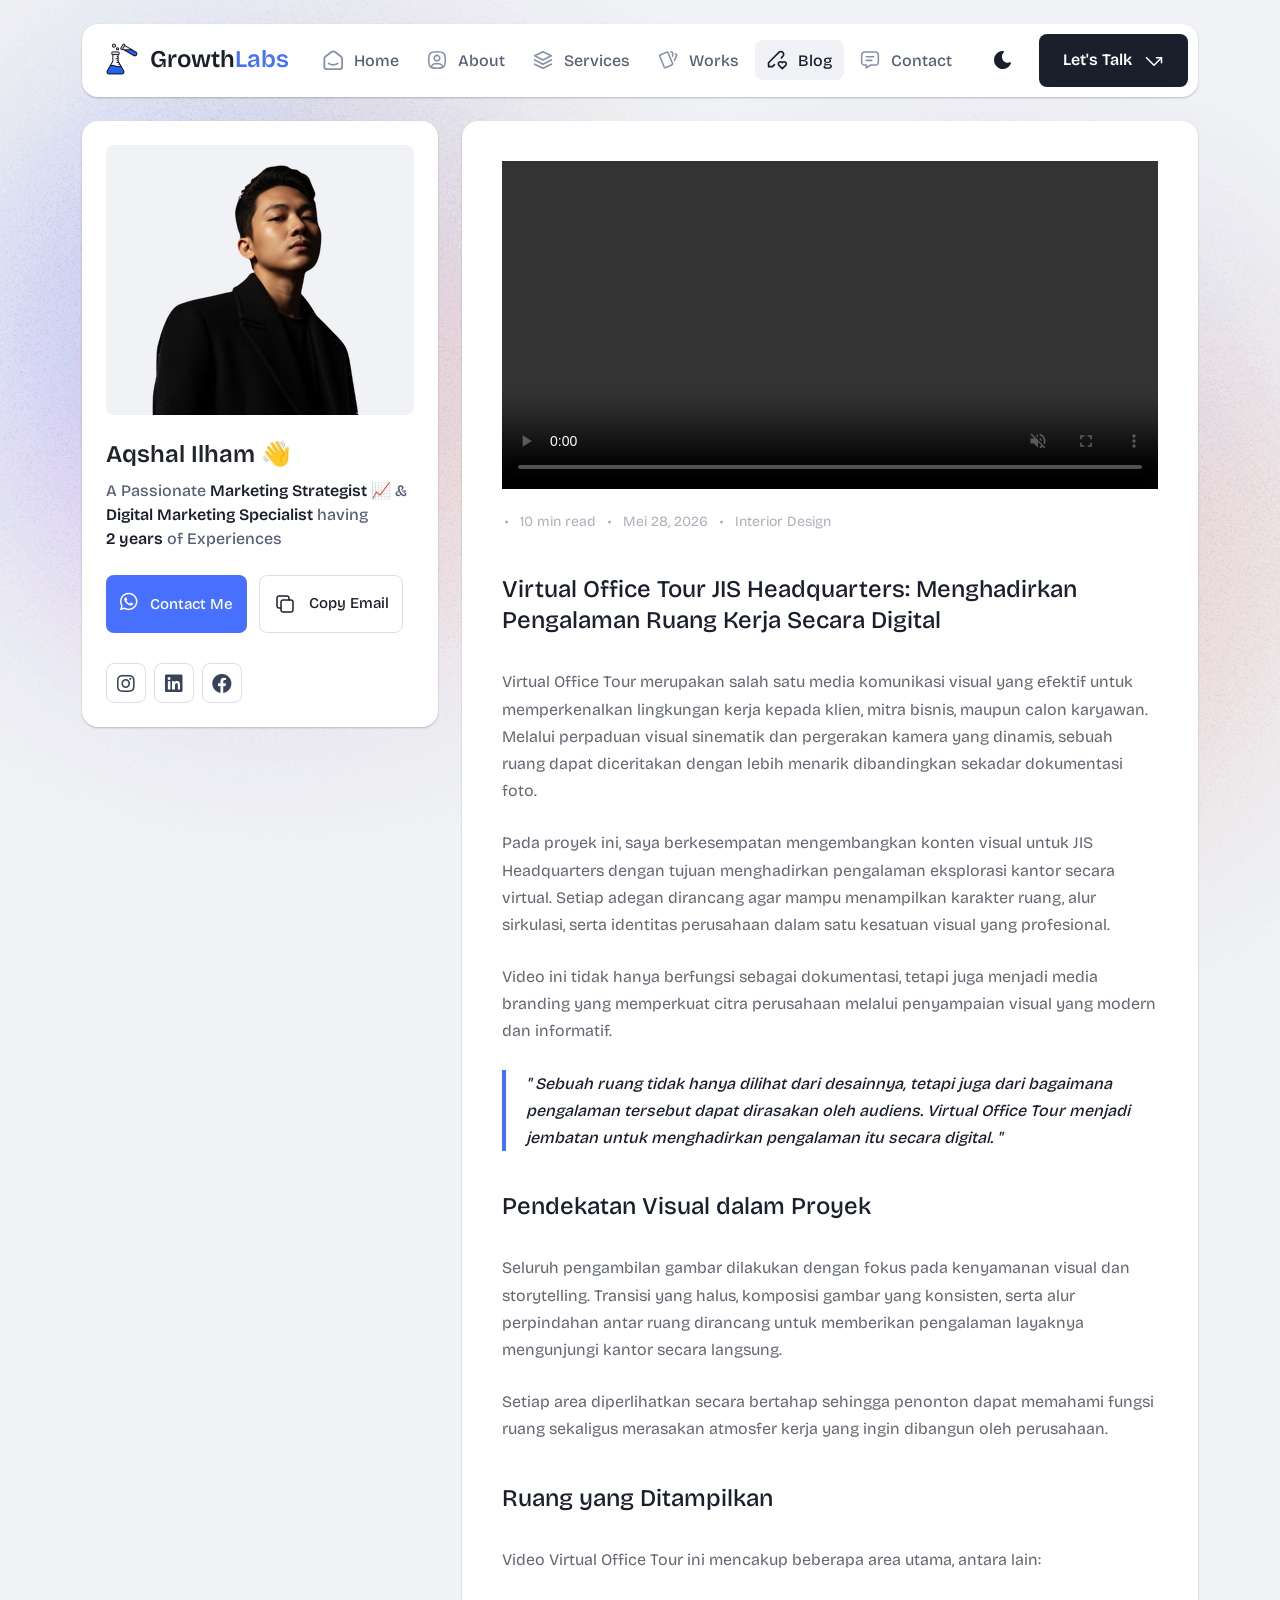
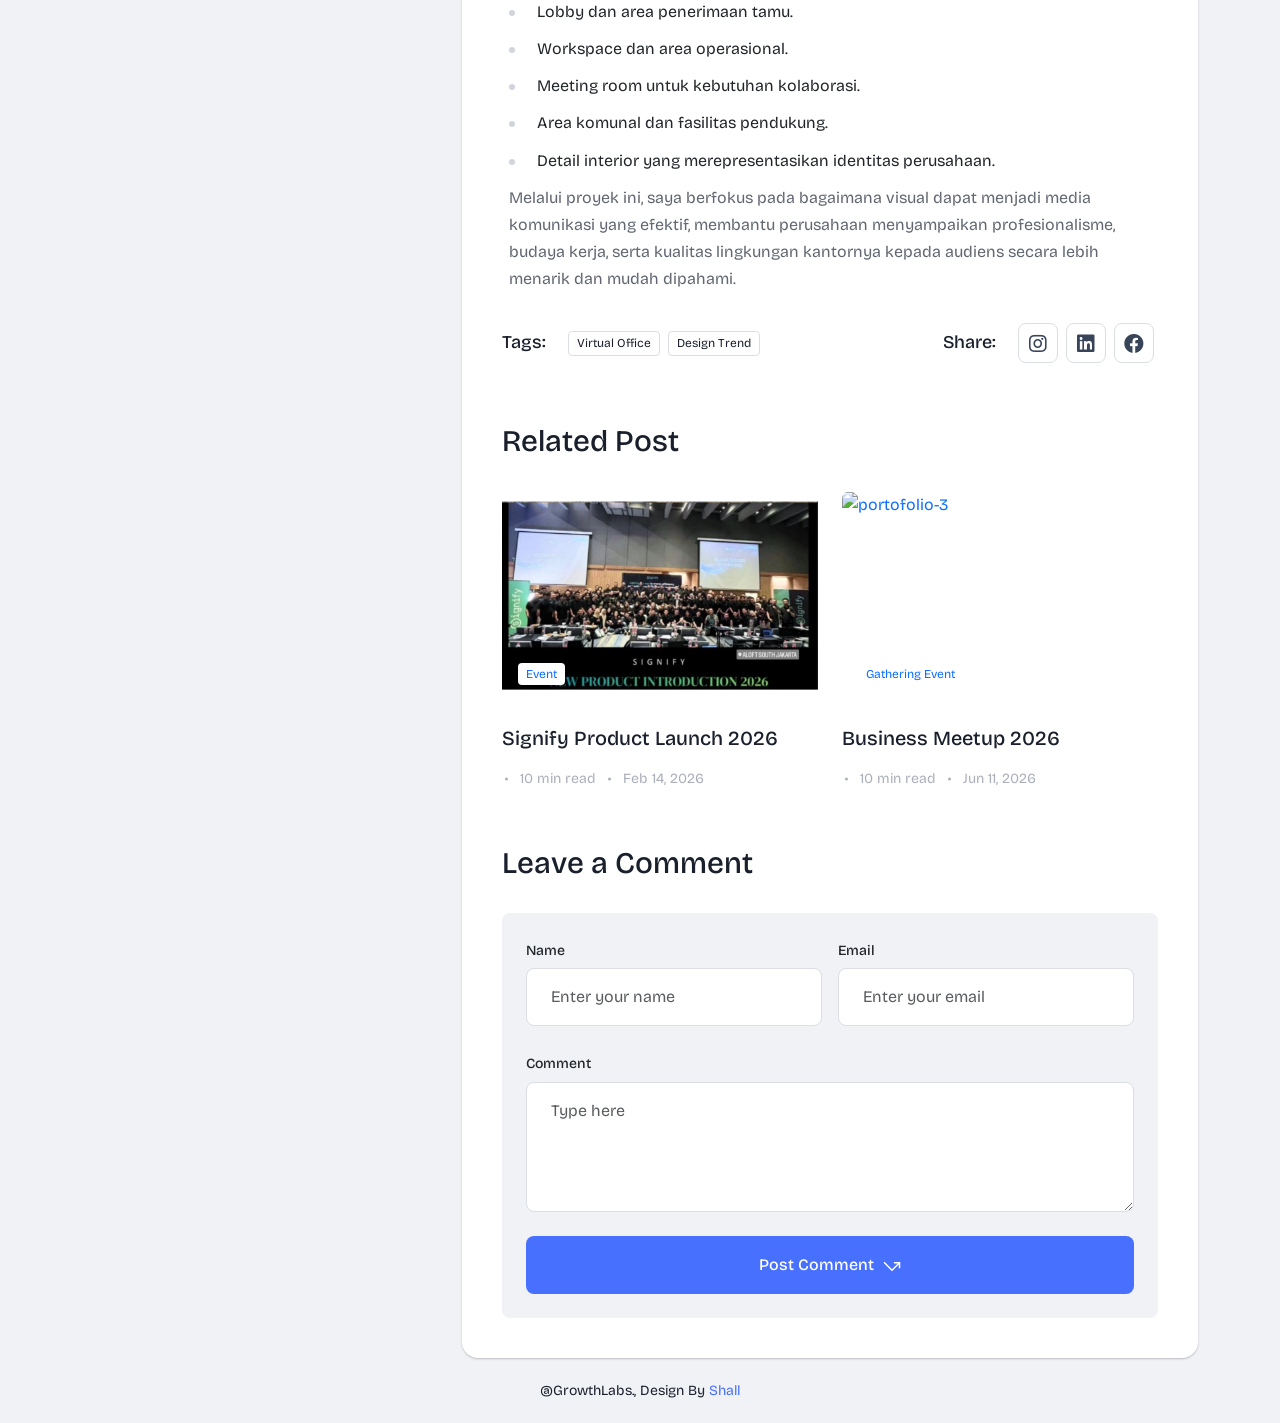
==== commit 683fbfbf: "Second Commit Second date: 02-07-2026" ====
--- a/article.html
+++ b/article.html
@@ -250,6 +250,7 @@
                         class="img-fluid w-100"
                         controls
                         autoplay
+                        muted
                         loop
                         playsinline>
                         <source src="assets/video/video1.mp4" type="video/mp4">
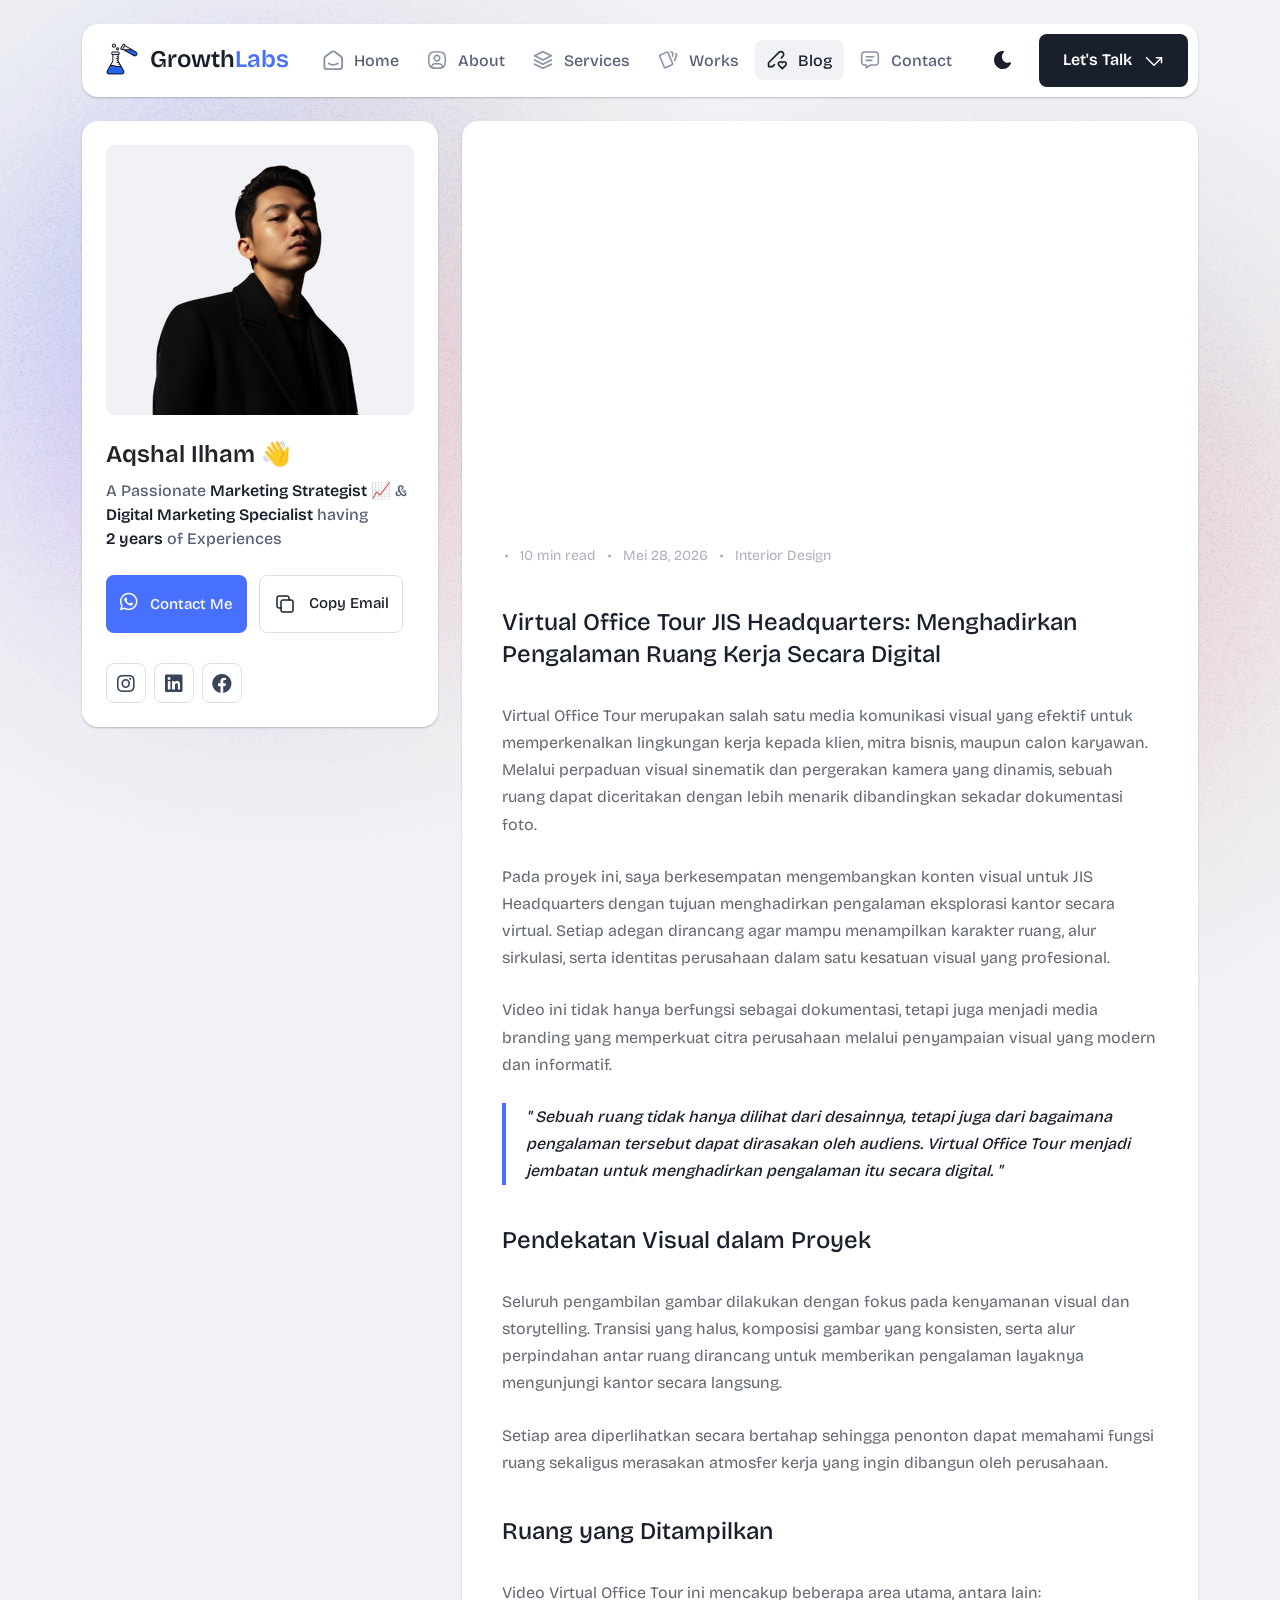
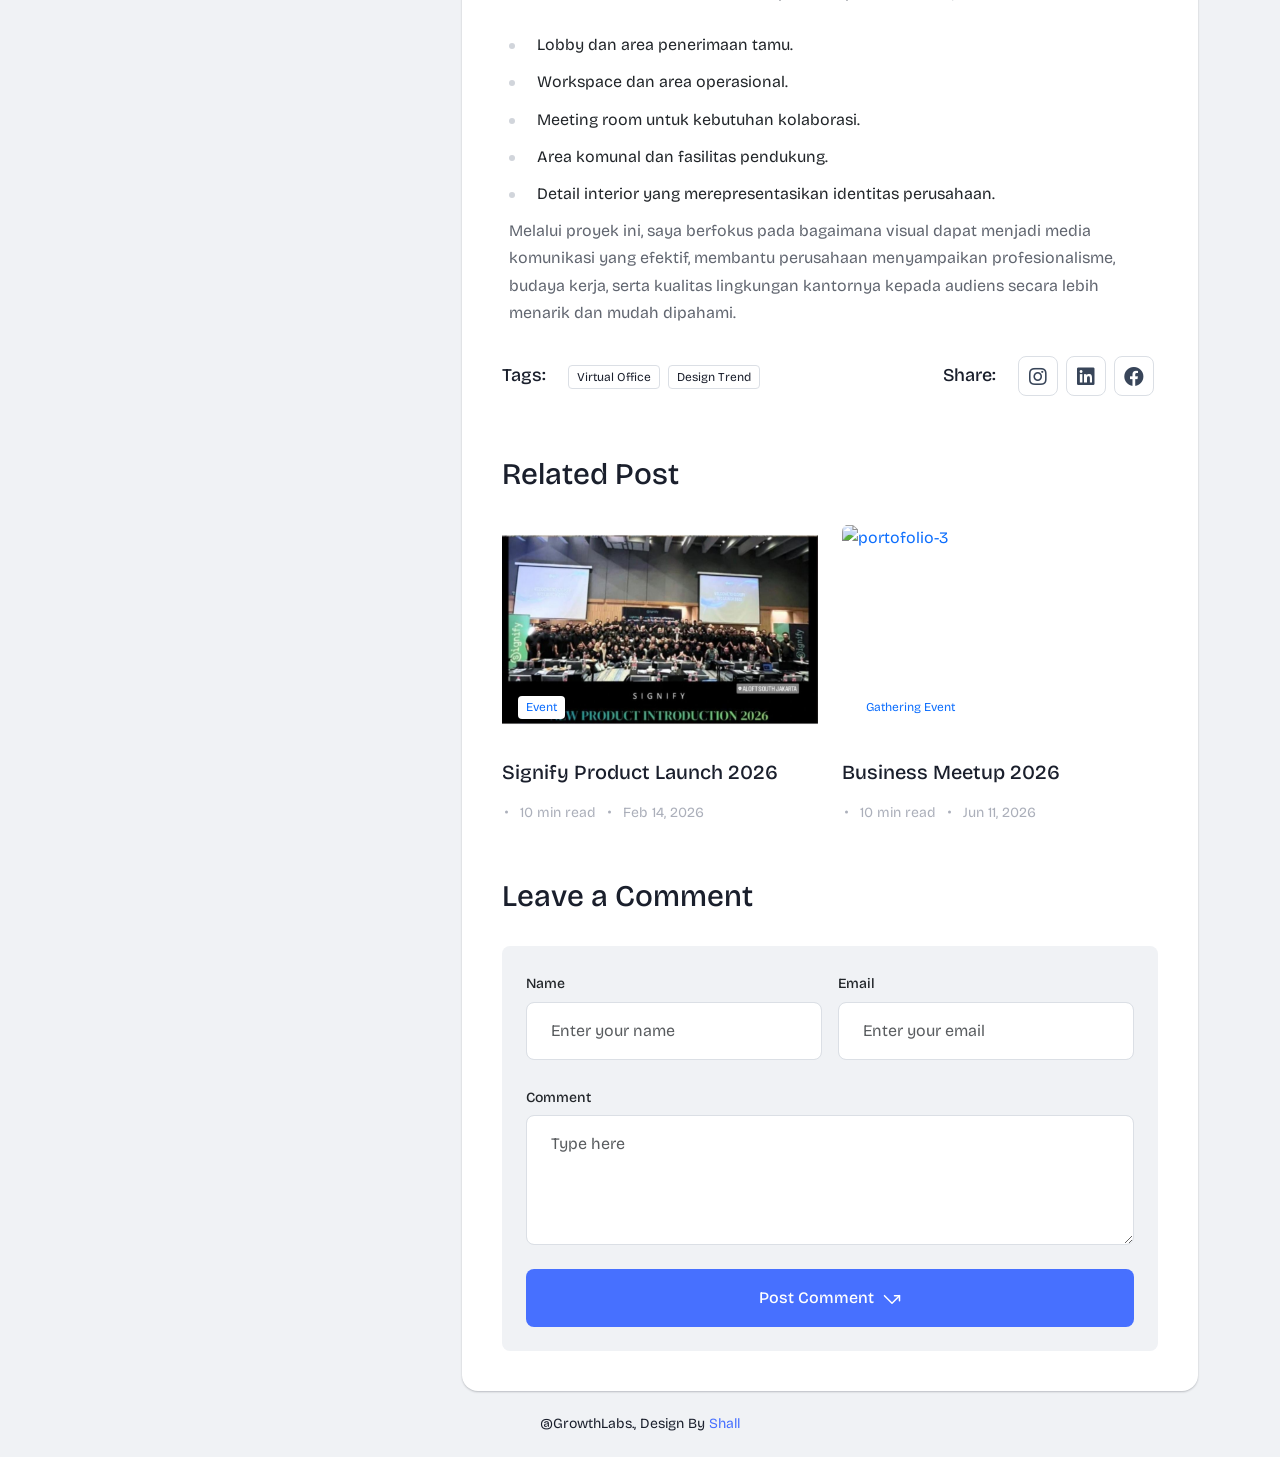
==== commit b599353e: "Update html" ====
--- a/article.html
+++ b/article.html
@@ -246,15 +246,14 @@
                 <div class="card-body portfolio-card article-details-card">
                   <div class="article-details-area">
                     <div class="main-video">
-                      <video 
-                        class="img-fluid w-100"
-                        controls
-                        autoplay
-                        muted
-                        loop
-                        playsinline>
-                        <source src="assets/video/video1.mp4" type="video/mp4">
-                      </video>
+                      <div style="position:relative; padding-bottom:56.25%; height:0; overflow:hidden;">
+                        <iframe 
+                          src="https://www.youtube.com/embed/0NAdlJxwMtI" 
+                          style="position:absolute; top:0; left:0; width:100%; height:100%; border:0;"
+                          allow="accelerometer; autoplay; clipboard-write; encrypted-media; gyroscope; picture-in-picture; web-share"
+                          allowfullscreen>
+                        </iframe>
+                      </div>
                     </div>
                     <ul class="list-unstyled article-tags">
                       <li>10 min read</li>
